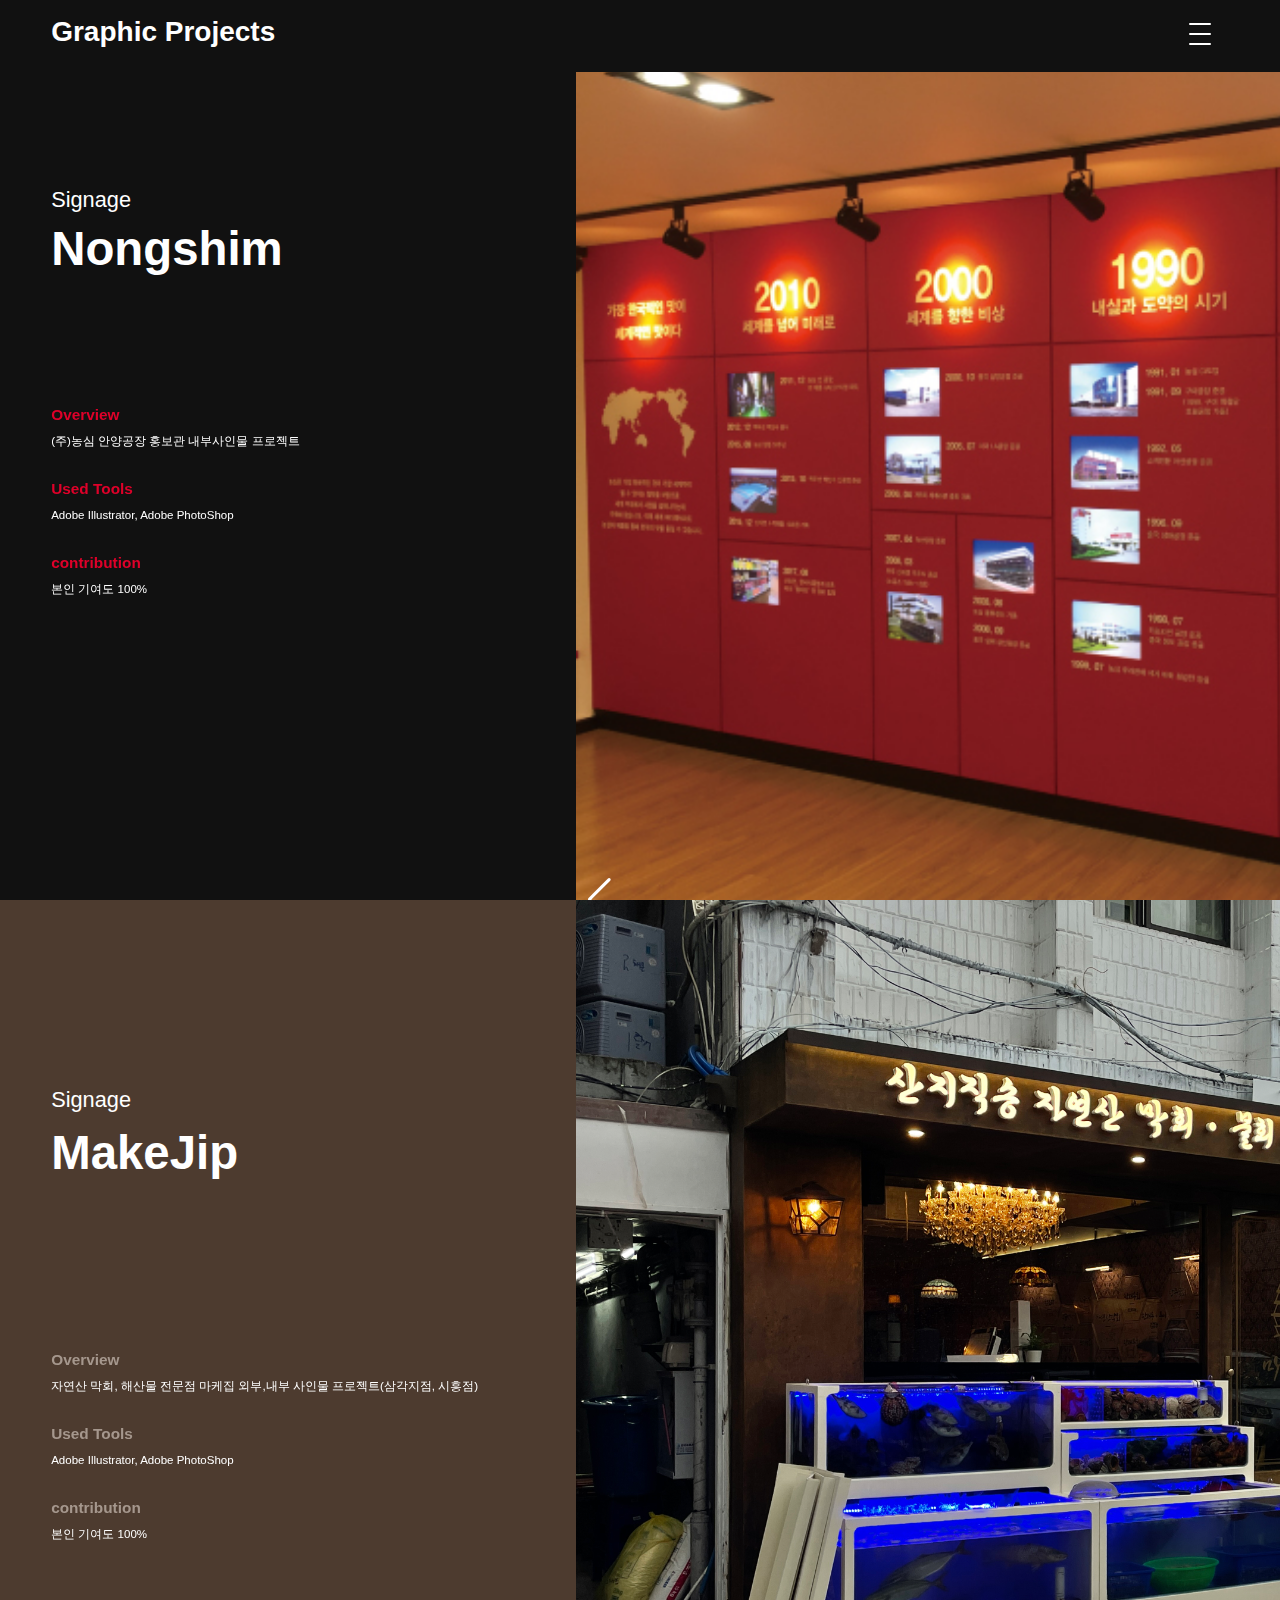
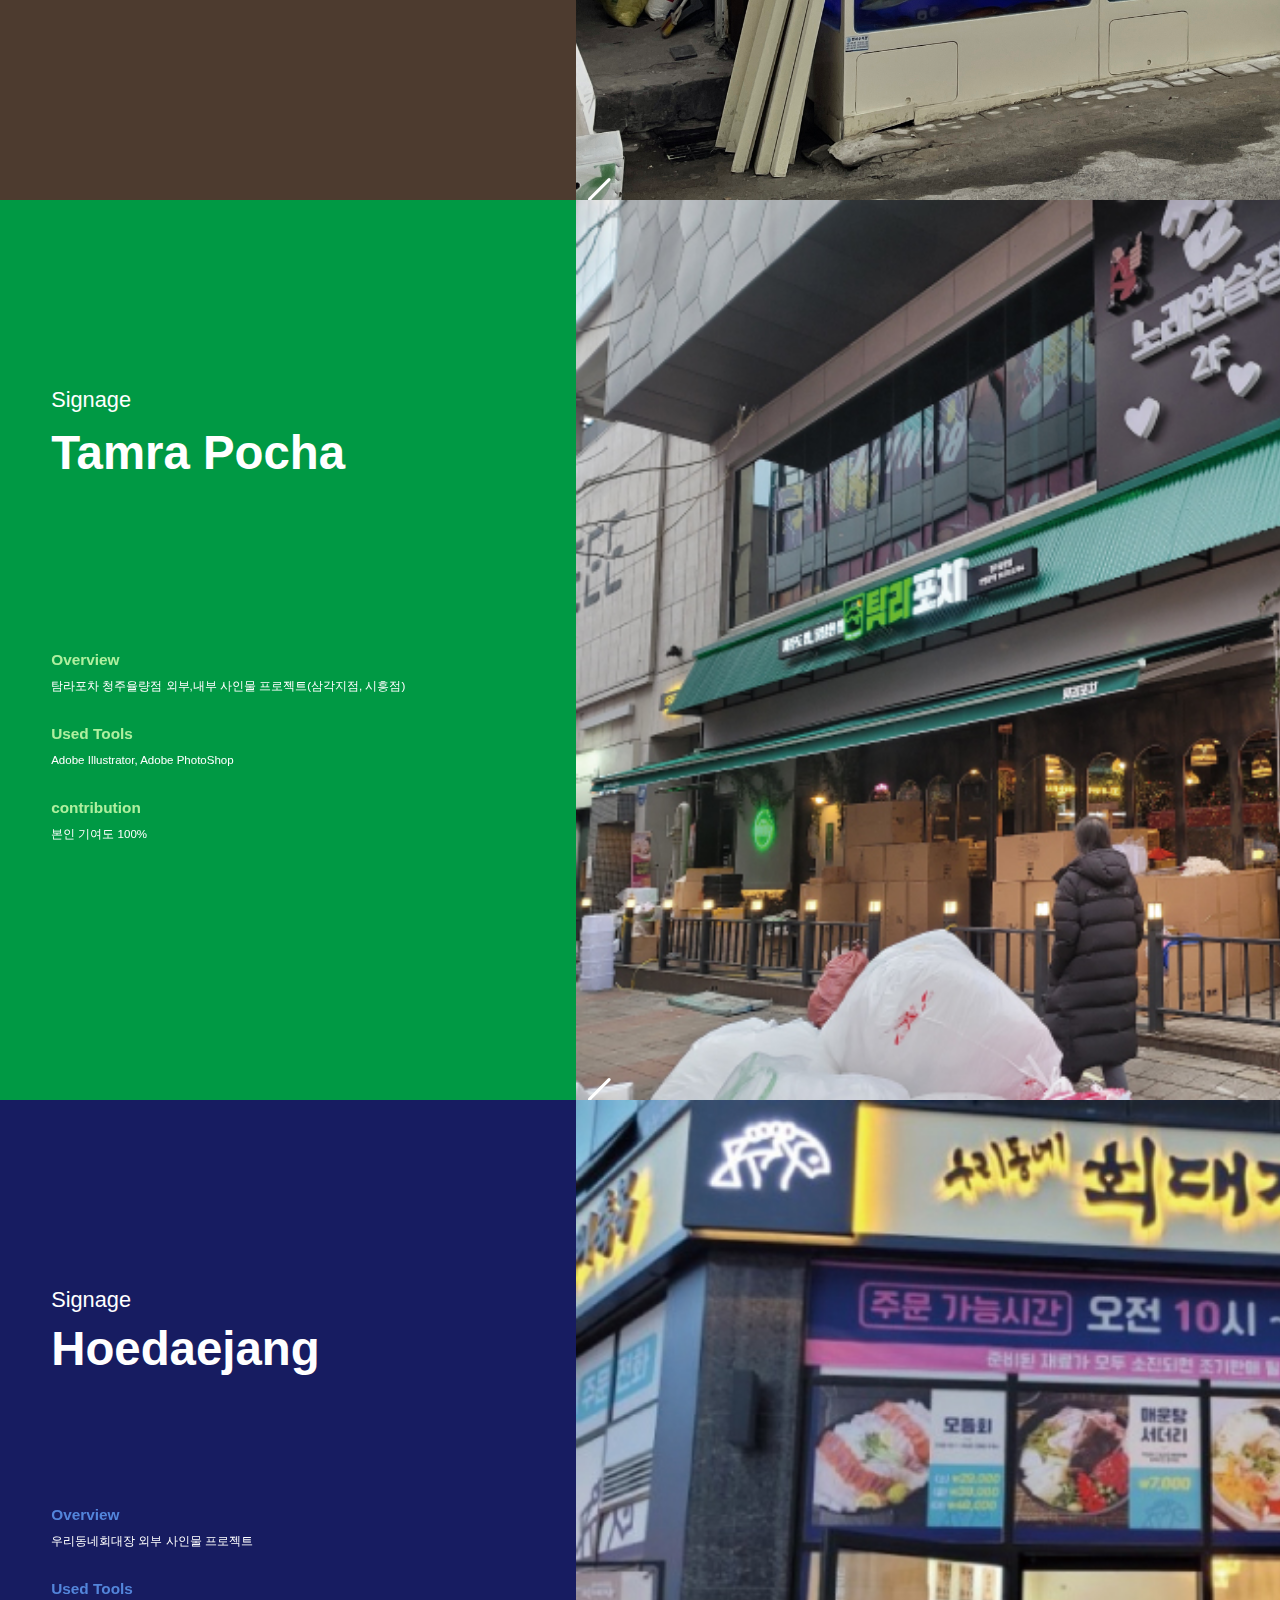
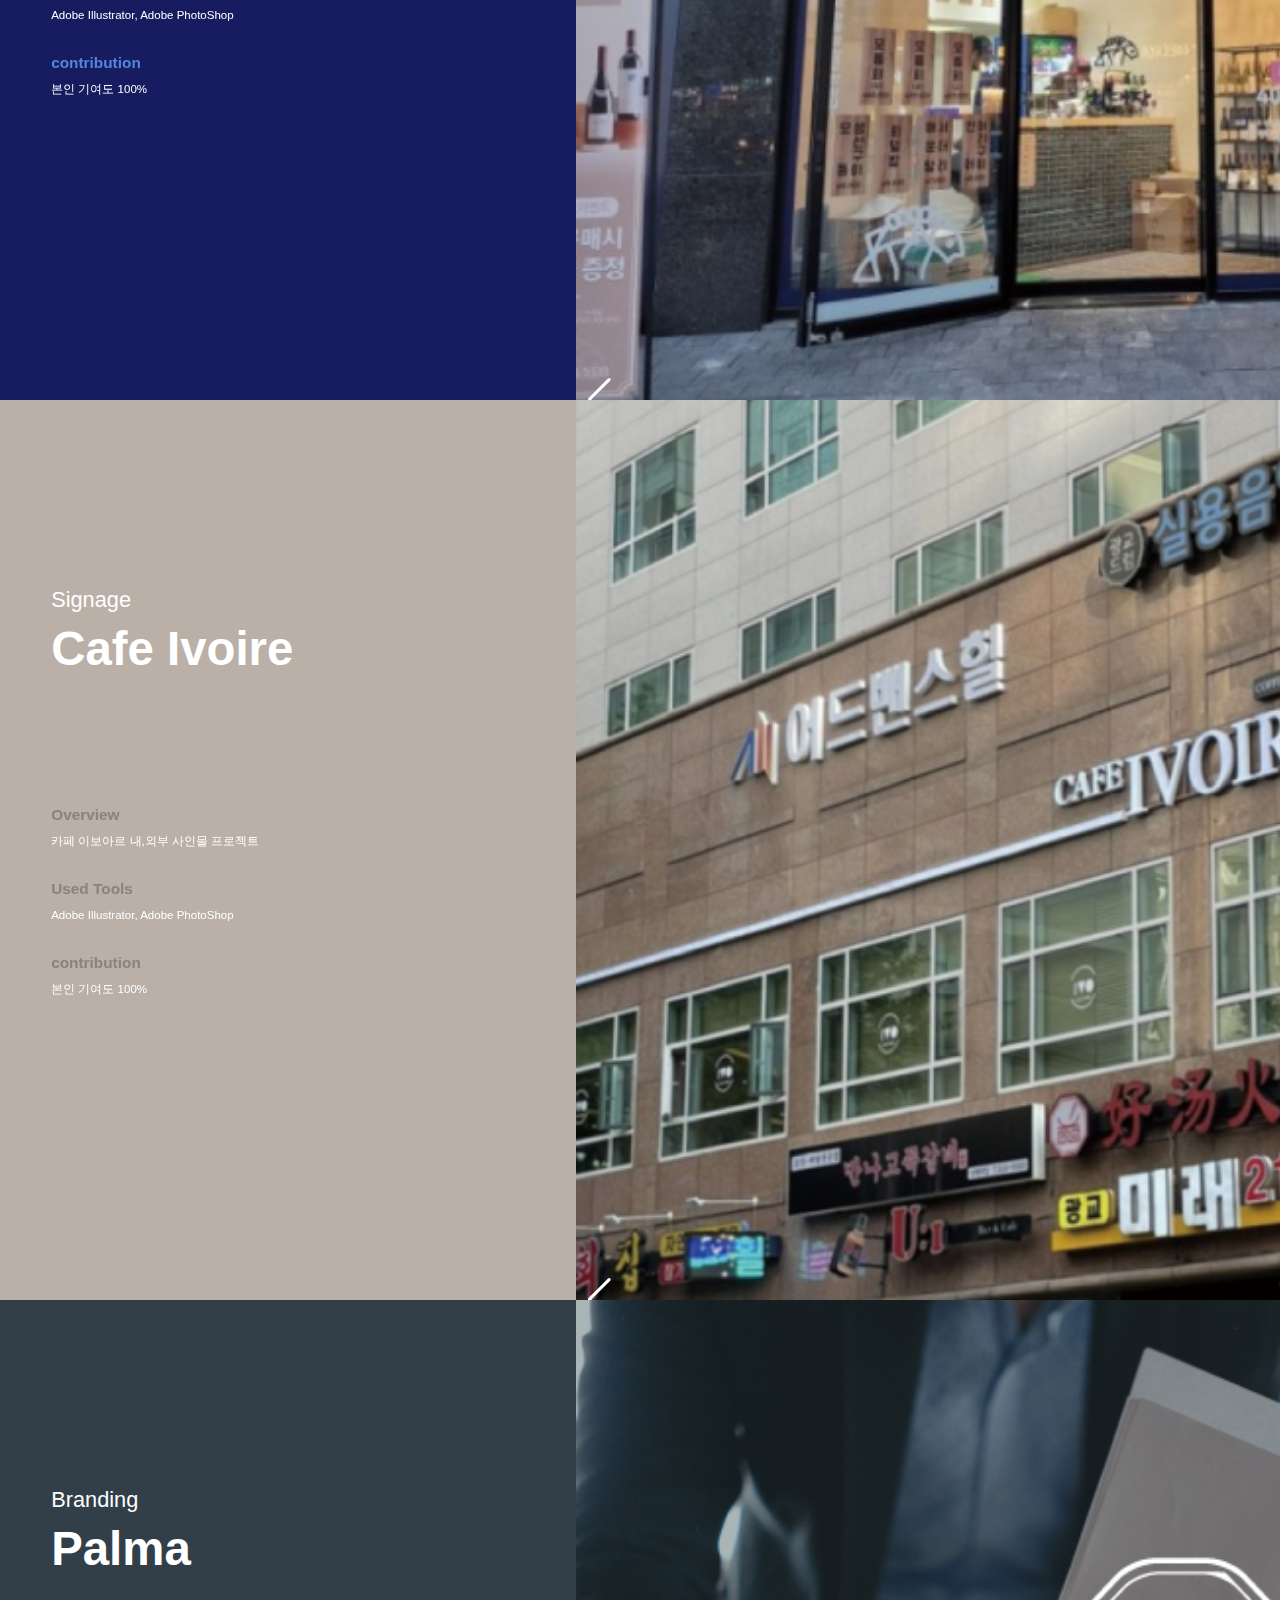
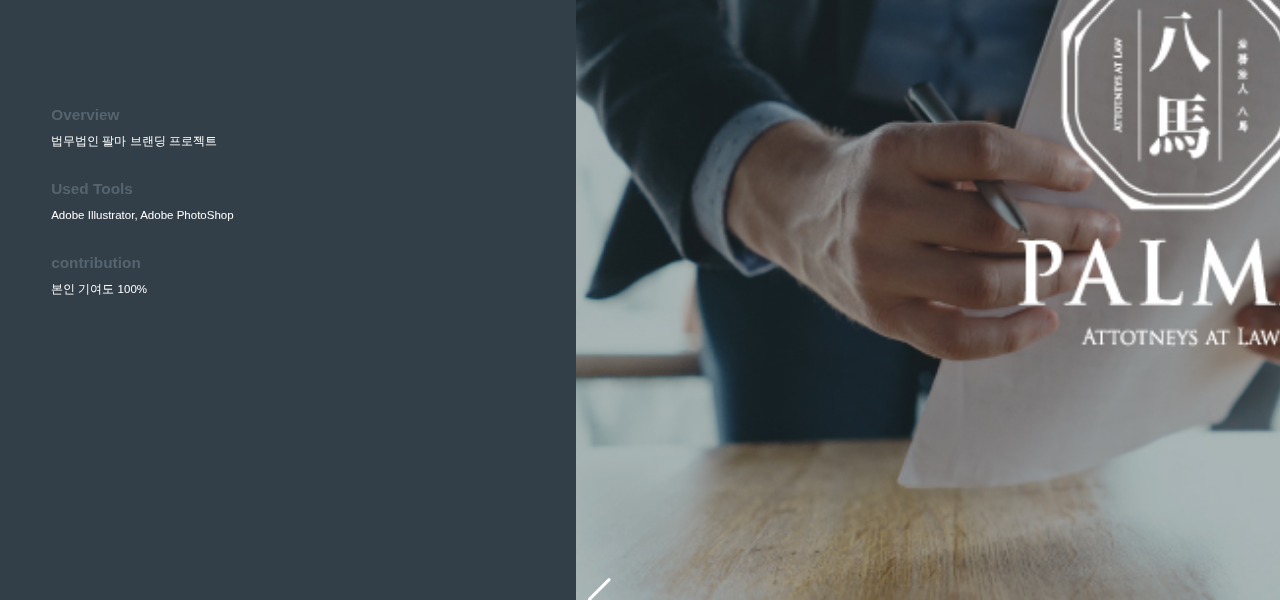
==== graphic.html @ b2679d72 "Add files via upload" ====
<!DOCTYPE html>
<html lang="ko">
<head>
    <meta charset="UTF-8">
    <meta http-equiv="X-UA-Compatible" content="IE=edge">
    <meta name="viewport" content="width=device-width, initial-scale=1.0">
    <title>Graphic</title>
    <link rel="stylesheet" href="css/reset.css">
    <link rel="stylesheet" href="https://unpkg.com/swiper@8/swiper-bundle.min.css"/>
    <link rel="stylesheet" href="https://cdnjs.cloudflare.com/ajax/libs/fullPage.js/3.1.2/fullpage.min.css">
    <link rel="stylesheet" href="https://cdnjs.cloudflare.com/ajax/libs/animate.css/4.1.1/animate.min.css"/>
    <link rel="stylesheet" href="css/graphic.css">
    <script src="https://cdnjs.cloudflare.com/ajax/libs/fullPage.js/3.1.2/fullpage.min.js"></script>
    <script src="https://unpkg.com/swiper@8/swiper-bundle.min.js"></script>
    <script src="js/jquery-3.6.0.min.js"></script> 
    <script defer src="js/graphic.js"></script>
</head>


<body>
    <div class="header_container">
        <header>
            <div class="header_main">
                <h1><a href="#" class="animate__fadeIn">Graphic Projects</a></h1>
                <button class="trigger">
                    <span></span>
                    <span></span>
                    <span></span>
                </button>
            </div>

            <div class="gnb">
                <div class="navbar">
                    <h2 class="">CATEGORY</h2>
                    <ul class="navbar_gnb">
                        <li>
                            <div class="icon"></div>
                            <ul class="sub">
                                <li><a href="index.html">Main</a></li>
                                <li><a href="project.html">Web Projects</a></li>
                                <li><a href="graphic.html">Graphic Projects</a></li>
                            </ul>
                        </li>

                        <div class="arrow">
                            <a href="index.html" class="Main">Bact to Main</a>
                        </div>
                    </ul>
                </div>
            </div>
        </header>
    </div>



    <div id="fullpage">
        <div class="section" id="s1">
            <div class="s1_w">
                <div class="s1_in">
                    <div class="s1_title_w">
                        <div class="s1_title animate__fadeInLeft">
                            <h3>Signage</h3>
                            <h2>Nongshim</h2>
                        </div>
                        
                        <div class="s1_desc">
                            <ul class="s1_desc_list">
                                <li class="s1_desc1">
                                    <h2>Overview</h2>
                                    <span>(주)농심 안양공장 홍보관 내부사인물 프로젝트</span>
                                </li>

                                <li class="s1_desc2">
                                    <h2>Used Tools</h2>
                                    <span>Adobe Illustrator, Adobe PhotoShop</span>
                                </li>

                                <li class="s1_desc3">
                                    <h2>contribution</h2>
                                    <span>본인 기여도 100%</span>
                                </li>
                            </ul>
                        </div>
                    </div>
                </div>

                <!-- Slider main container -->
                <div class="main_slider">
                    <!-- Additional required wrapper -->
                    <div class="swiper-wrapper">
                        <!-- Slides -->
                        <div class="swiper-slide"><img src="img/nongshim/nong_1.jpg" alt=""></div>
                        <div class="swiper-slide"><img src="img/nongshim/nong_2.jpg" alt=""></div>
                        <div class="swiper-slide"><img src="img/nongshim/nong_3.jpg" alt=""></div>
                        <div class="swiper-slide"><img src="img/nongshim/nong_4.jpg" alt=""></div> 
                    </div>

                    <!-- If we need navigation buttons -->
                    <div class="swiper-pagination">
                        <div class="swiper-button-prev"></div>
                        <div class="swiper-button-next"></div>
                    </div>
                </div>
            </div>
        </div>

        <div class="section" id="s2">
            <div class="s2_w">
                <div class="s2_in">
                    <div class="s2_title_w">
                        <div class="s2_title animate__fadeInLeft">
                            <h3>Signage</h3>
                            <h2>MakeJip</h2>
                        </div>
                        
                        <div class="s2_desc">
                            <ul class="s2_desc_list">
                                <li class="s2_desc1">
                                    <h2>Overview</h2>
                                    <span>자연산 막회, 해산물 전문점 마케집 외부,내부 사인물 프로젝트(삼각지점, 시흥점)</span>
                                </li>

                                <li class="s2_desc2">
                                    <h2>Used Tools</h2>
                                    <span>Adobe Illustrator, Adobe PhotoShop</span>
                                </li>

                                <li class="s2_desc3">
                                    <h2>contribution</h2>
                                    <span>본인 기여도 100%</span>
                                </li>
                            </ul>
                        </div>
                    </div>
                </div>

                <!-- Slider main container -->
                <div class="main_slider">
                    <!-- Additional required wrapper -->
                    <div class="swiper-wrapper">
                        <!-- Slides -->
                        <div class="swiper-slide"><img src="img/makejip/make1.JPG" alt=""></div>
                        <div class="swiper-slide"><img src="img/makejip/make2.JPG" alt=""></div>
                        <div class="swiper-slide"><img src="img/makejip/make3.JPG" alt=""></div>
                        <div class="swiper-slide"><img src="img/makejip/make4.JPG" alt=""></div>
                        <div class="swiper-slide"><img src="img/makejip/make5.JPG" alt=""></div>
                        <div class="swiper-slide"><img src="img/makejip/make6.JPG" alt=""></div>
                        <div class="swiper-slide"><img src="img/makejip/make7.JPG" alt=""></div>
                        <div class="swiper-slide"><img src="img/makejip/make8.JPG" alt=""></div>
                    </div>

                    <!-- If we need navigation buttons -->
                    <div class="swiper-pagination">
                        <div class="swiper-button-prev"></div>
                        <div class="swiper-button-next"></div>
                    </div>
                </div>
            </div>
        </div>

        <div class="section" id="s3">
            <div class="s3_w">
                <div class="s3_in">
                    <div class="s3_title_w">
                        <div class="s3_title animate__fadeInLeft">
                            <h3>Signage</h3>
                            <h2>Tamra Pocha</h2>
                        </div>
                        
                        <div class="s3_desc">
                            <ul class="s3_desc_list">
                                <li class="s3_desc1">
                                    <h2>Overview</h2>
                                    <span>탐라포차 청주율량점 외부,내부 사인물 프로젝트(삼각지점, 시흥점)</span>
                                </li>

                                <li class="s3_desc2">
                                    <h2>Used Tools</h2>
                                    <span>Adobe Illustrator, Adobe PhotoShop</span>
                                </li>

                                <li class="s3_desc3">
                                    <h2>contribution</h2>
                                    <span>본인 기여도 100%</span>
                                </li>
                            </ul>
                        </div>
                    </div>
                </div>

                <!-- Slider main container -->
                <div class="main_slider">
                    <!-- Additional required wrapper -->
                    <div class="swiper-wrapper">
                        <!-- Slides -->
                        <div class="swiper-slide"><img src="img/tamra/tamra_02.jpg" alt=""></div>
                        <div class="swiper-slide"><img src="img/tamra/tamra_03.jpg" alt=""></div>
                        <div class="swiper-slide"><img src="img/tamra/tamra_04.jpg" alt=""></div>
                        <div class="swiper-slide"><img src="img/tamra/tamra_05.jpg" alt=""></div>
                        <div class="swiper-slide"><img src="img/tamra/tamra_06.jpg" alt=""></div>
                        <div class="swiper-slide"><img src="img/tamra/tamra_07.jpg" alt=""></div>
                    </div>

                    <!-- If we need navigation buttons -->
                    <div class="swiper-pagination">
                        <div class="swiper-button-prev"></div>
                        <div class="swiper-button-next"></div>
                    </div>
                </div>
            </div>
        </div>

        <div class="section" id="s4">
            <div class="s4_w">
                <div class="s4_in">
                    <div class="s4_title_w">
                        <div class="s4_title animate__fadeInLeft">
                            <h3>Signage</h3>
                            <h2>Hoedaejang</h2>
                        </div>
                        
                        <div class="s4_desc">
                            <ul class="s4_desc_list">
                                <li class="s4_desc1">
                                    <h2>Overview</h2>
                                    <span>우리동네회대장 외부 사인물 프로젝트</span>
                                </li>

                                <li class="s4_desc2">
                                    <h2>Used Tools</h2>
                                    <span>Adobe Illustrator, Adobe PhotoShop</span>
                                </li>

                                <li class="s4_desc3">
                                    <h2>contribution</h2>
                                    <span>본인 기여도 100%</span>
                                </li>
                            </ul>
                        </div>
                    </div>
                </div>

                <!-- Slider main container -->
                <div class="main_slider">
                    <!-- Additional required wrapper -->
                    <div class="swiper-wrapper">
                        <!-- Slides -->
                        <div class="swiper-slide"><img src="img/hoedaejang/hoe_01.jpg" alt=""></div>
                        <div class="swiper-slide"><img src="img/hoedaejang/hoe_02.jpg" alt=""></div>
                        <div class="swiper-slide"><img src="img/hoedaejang/hoe_03.jpg" alt=""></div>
                        <div class="swiper-slide"><img src="img/hoedaejang/hoe_04.jpg" alt=""></div>
                    </div>

                    <!-- If we need navigation buttons -->
                    <div class="swiper-pagination">
                        <div class="swiper-button-prev"></div>
                        <div class="swiper-button-next"></div>
                    </div>
                </div>
            </div>
        </div>

        <div class="section" id="s5">
            <div class="s5_w">
                <div class="s5_in">
                    <div class="s5_title_w">
                        <div class="s5_title animate__fadeInLeft">
                            <h3>Signage</h3>
                            <h2>Cafe Ivoire</h2>
                        </div>
                        
                        <div class="s5_desc">
                            <ul class="s5_desc_list">
                                <li class="s5_desc1">
                                    <h2>Overview</h2>
                                    <span>카페 이보아르 내,외부 사인물 프로젝트</span>
                                </li>

                                <li class="s5_desc2">
                                    <h2>Used Tools</h2>
                                    <span>Adobe Illustrator, Adobe PhotoShop</span>
                                </li>

                                <li class="s5_desc3">
                                    <h2>contribution</h2>
                                    <span>본인 기여도 100%</span>
                                </li>
                            </ul>
                        </div>
                    </div>
                </div>

                <!-- Slider main container -->
                <div class="main_slider">
                    <!-- Additional required wrapper -->
                    <div class="swiper-wrapper">
                        <!-- Slides -->
                        <div class="swiper-slide"><img src="img/ivoire/ivoire_01.jpg" alt=""></div>
                        <div class="swiper-slide"><img src="img/ivoire/ivoire_02.jpg" alt=""></div>
                        <div class="swiper-slide"><img src="img/ivoire/ivoire_03.jpg" alt=""></div>
                        <div class="swiper-slide"><img src="img/ivoire/ivoire_04.jpg" alt=""></div>
                    </div>

                    <!-- If we need navigation buttons -->
                    <div class="swiper-pagination">
                        <div class="swiper-button-prev"></div>
                        <div class="swiper-button-next"></div>
                    </div>
                </div>
            </div>
        </div>

        <div class="section" id="s6">
            <div class="s6_w">
                <div class="s6_in">
                    <div class="s6_title_w">
                        <div class="s6_title animate__fadeInLeft">
                            <h3>Branding</h3>
                            <h2>Palma</h2>
                        </div>
                        
                        <div class="s6_desc">
                            <ul class="s6_desc_list">
                                <li class="s6_desc1">
                                    <h2>Overview</h2>
                                    <span>법무법인 팔마 브랜딩 프로젝트</span>
                                </li>

                                <li class="s6_desc2">
                                    <h2>Used Tools</h2>
                                    <span>Adobe Illustrator, Adobe PhotoShop</span>
                                </li>

                                <li class="s6_desc3">
                                    <h2>contribution</h2>
                                    <span>본인 기여도 100%</span>
                                </li>
                            </ul>
                        </div>
                    </div>
                </div>

                <!-- Slider main container -->
                <div class="main_slider">
                    <!-- Additional required wrapper -->
                    <div class="swiper-wrapper">
                        <!-- Slides -->
                        <div class="swiper-slide"><img src="img/palma/palma_01.jpg" alt=""></div>
                        <div class="swiper-slide"><img src="img/palma/palma_02.jpg" alt=""></div>
                        <div class="swiper-slide"><img src="img/palma/palma_03.jpg" alt=""></div>
                        <div class="swiper-slide"><img src="img/palma/palma_04.jpg" alt=""></div>
                    </div>

                    <!-- If we need navigation buttons -->
                    <div class="swiper-pagination">
                        <div class="swiper-button-prev"></div>
                        <div class="swiper-button-next"></div>
                    </div>
                </div>
            </div>
        </div>
    </div>

</body>
</html>
---- css/graphic.css ----
@charset "UTF-8";
@mixin position-center($text-align: center) {
	position: absolute;
	top: 0;
	bottom: 0;
	left: 0;
	right: 0;
	margin: auto;
	text-align: $text-align;
}

body { 
    font-family:"Montserrat", "Noto Sans KR", sans-serif;
    font-size:14px;
}


.header_main {
    position:fixed;
    top:0;
    left:0;
    width:100%;
    height:8vh;
    background:#111;
    z-index:200;
}

.header_main > h1 {
    margin-top:2vh;
}

.animate__fadeIn {
    animation: fadeIn; /* referring directly to the animation's @keyframe declaration */
    animation-duration:3s;
}


.header_main > h1 > a { 
    font-family:"Montserrat",sans-serif;
    color:#fff;
    margin-left:4vw;
}





/********** gnb (side menu) ***********/
.gnb { 
    position:fixed; 
    top:0; 
    right:-15vw; 
    bottom:0; 
    width:15vw; 
    background:rgba(17, 17, 17,0.7); 
    z-index:10;
}

.navbar { padding-bottom:100px; }
.navbar ul.navbar_gnb { 
    margin-left:0; 
    text-align:left; 
}

.navbar .navbar_gnb > li { 
    display:block; 
    position:relative 
}

.navbar .navbar_gnb > li > a { 
    padding:0 30px 0 17px; 
    color:#fff;transition:0.5s;  
}


.icon::before {}
        .icon::after { transform:rotate(90deg); margin-top:-2px;}

        .navbar .navbar_gnb > li.on {}
        .navbar .navbar_gnb > li.on > a  {}

        .navbar .navbar_gnb > li.on .icon{ transform:rotate(45deg); } 

        .sub { 
            position:absolute; 
            margin-top:10vh;
            z-index:100;
        }

        .sub li {
        }

        .navbar > h2 {
            margin-top:20vh;
            margin-left:1.5vw;
            font-size:1.7vw;
            font-weight:bold;
            color:#fff;
        }

        .sub a {
            color:#fff; 
            display:block; 
            font-size:1.2vw; 
            font-weight:300; 
            line-height:3;
            padding-left:1.5vw;
        }

        .sub a:hover { 
            transition:0.3s;
            font-weight:500;
            color:#0091ff;
        }





 /********** trigger (side menu btn) ***********/       

.trigger { 
    position:relative; 
    display:block; 
    float:right; 
    outline:none; 
    width:40px; 
    height:30px; 
    background:transparent; 
    vertical-align:bottom; 
    border:0; 
    cursor:pointer; 
    margin-top:-3vh;
    margin-right:4vw;
}

.trigger span { 
    position:absolute; 
    left:0; 
    width:22px; 
    height:2px; 
    border-radius:1px; 
    background:#fff; 
    transition:.5s;
}

.trigger span:nth-child(1) { top:4px; }
.trigger span:nth-child(2) { 
    top:50%; 
    transform:translateY(-50%);
}

.trigger span:nth-child(3) { bottom:4px;}

.trigger.open {}
.trigger.open span {  }
.trigger.open span:nth-child(1) { 
    transform:rotate(45deg); 
    margin-top:10px 
}

.trigger.open span:nth-child(2) { width:0; }
.trigger.open span:nth-child(3) { 
    transform:rotate(-45deg); 
    margin-bottom:10px   
}




.animate__fadeInLeft {
    animation: fadeInLeft; /* referring directly to the animation's @keyframe declaration */
    animation-duration:3s;
}

:root {
    --animate-delay:3s;
}





/************ #s1 ***************/

#s1 {
    position:relative; 
}

.s1_w {
    width:100vw;
    height:100vh;
}

.s1_in {}

.s1_title_w {
    width:45vw;
    height:100vh;
    background:#111;
}

.s1_title {
    width:55vw;
}

.s1_title > h3 {
    position:absolute;
    top:21vh;
    left:4vw;
    margin-bottom:3vh;
    font-size:1.7vw;
    font-weight:300; 
    color:#fff;
}


.s1_title > h2 {
    position:absolute;
    top:25vh;
    left:4vw;
    margin-bottom:3vh;
    font-size:3.7vw;
    font-weight: 700; 
    color:#fff;
}




.s1_desc {
    width:45vw;
    position:absolute;
    top:45vh;
    left:4vw;
}

.s1_desc1 > h2 {
    margin-bottom:1vh;
    font-size:1.2vw;
    font-weight:700; 
    line-height:1.3;
    color:#DF0029;
}

.s1_desc1 > span {
    font-family:"Noto Sans KR", sans-serif;
    position:absolute;
    font-size:.9vw;
    font-weight:300; 
    line-height:1.3;
    color:#fff;
}

.s1_desc2 > h2 {
    margin-top:6vh;
    margin-bottom:1vh;
    font-size:1.2vw;
    font-weight:700; 
    line-height:1.3;
    color:#DF0029;
}

.s1_desc2 > span {
    font-family:"Noto Sans KR", sans-serif;
    position:absolute;
    font-size:.9vw;
    font-weight:300; 
    line-height:1.3;
    color:#fff;
}

.s1_desc3 > h2 {
    margin-top:6vh;
    margin-bottom:1vh;
    font-size:1.2vw;
    font-weight:700; 
    line-height:1.3;
    color:#DF0029;
}

.s1_desc3 > span {
    font-family:"Noto Sans KR", sans-serif;
    position:absolute;
    font-size:.9vw;
    font-weight:300; 
    line-height:1.3;
    color:#fff;
}



/*슬라이더 부분*/

.main_slider { 
    position:absolute;
    top:0;
    right:0;
    z-index:-1;
    width:55vw;
    height:100vh;
    overflow:hidden;
}

.swiper-slide img { 
    height:100vh;
    overflow-x:hidden;
    background-position:center;
}

.swiper-button-prev, .swiper-button-next {
    color:#fff; 
    z-index:1000; }




/************ #s2 ***************/

#s2 {
    position:relative; 
}

.s2_w {
    width:100vw;
    height:100vh;
}

.s2_in {}

.s2_title_w {
    width:45vw;
    height:100vh;
    background:#4d3b2f;
}

.s2_title {
    width:55vw;
}

.s2_title > h3 {
    position:absolute;
    top:21vh;
    left:4vw;
    margin-bottom:3vh;
    font-size:1.7vw;
    font-weight:300; 
    color:#fff;
}


.s2_title > h2 {
    position:absolute;
    top:25vh;
    left:4vw;
    margin-bottom:3vh;
    font-size:3.7vw;
    font-weight: 700; 
    line-height:1.2;
    color:#fff;
}




.s2_desc {
    width:45vw;
    position:absolute;
    top:50vh;
    left:4vw;
}

.s2_desc1 > h2 {
    margin-bottom:1vh;
    font-size:1.2vw;
    font-weight:700; 
    line-height:1.3;
    color:#a5978d;
}

.s2_desc1 > span {
    font-family:"Noto Sans KR", sans-serif;
    position:absolute;
    font-size:.9vw;
    font-weight:300; 
    line-height:1.3;
    color:#fff;
}

.s2_desc2 > h2 {
    margin-top:6vh;
    margin-bottom:1vh;
    font-size:1.2vw;
    font-weight:700; 
    line-height:1.3;
    color:#a5978d;
}

.s2_desc2 > span {
    font-family:"Noto Sans KR", sans-serif;
    position:absolute;
    font-size:.9vw;
    font-weight:300; 
    line-height:1.3;
    color:#fff;
}

.s2_desc3 > h2 {
    margin-top:6vh;
    margin-bottom:1vh;
    font-size:1.2vw;
    font-weight:700; 
    line-height:1.3;
    color:#a5978d;
}

.s2_desc3 > span {
    font-family:"Noto Sans KR", sans-serif;
    position:absolute;
    font-size:.9vw;
    font-weight:300; 
    line-height:1.3;
    color:#fff;
}




/************ #s3 ***************/

#s3 {
    position:relative; 
}

.s2_w {
    width:100vw;
    height:100vh;
}

.s3_in {}

.s3_title_w {
    width:45vw;
    height:100vh;
    background:#009944;
}

.s3_title {
    width:55vw;
}

.s3_title > h3 {
    position:absolute;
    top:21vh;
    left:4vw;
    margin-bottom:3vh;
    font-size:1.7vw;
    font-weight:300; 
    color:#fff;
}


.s3_title > h2 {
    position:absolute;
    top:25vh;
    left:4vw;
    margin-bottom:3vh;
    font-size:3.7vw;
    font-weight: 700; 
    line-height:1.2;
    color:#fff;
}




.s3_desc {
    width:45vw;
    position:absolute;
    top:50vh;
    left:4vw;
}

.s3_desc1 > h2 {
    margin-bottom:1vh;
    font-size:1.2vw;
    font-weight:700; 
    line-height:1.3;
    color:#afef9f;
}

.s3_desc1 > span {
    font-family:"Noto Sans KR", sans-serif;
    position:absolute;
    font-size:.9vw;
    font-weight:300; 
    line-height:1.3;
    color:#fff;
}

.s3_desc2 > h2 {
    margin-top:6vh;
    margin-bottom:1vh;
    font-size:1.2vw;
    font-weight:700; 
    line-height:1.3;
    color:#afef9f;
}

.s3_desc2 > span {
    font-family:"Noto Sans KR", sans-serif;
    position:absolute;
    font-size:.9vw;
    font-weight:300; 
    line-height:1.3;
    color:#fff;
}

.s3_desc3 > h2 {
    margin-top:6vh;
    margin-bottom:1vh;
    font-size:1.2vw;
    font-weight:700; 
    line-height:1.3;
    color:#afef9f;
}

.s3_desc3 > span {
    font-family:"Noto Sans KR", sans-serif;
    position:absolute;
    font-size:.9vw;
    font-weight:300; 
    line-height:1.3;
    color:#fff;
}



    /************ #s4 ***************/

    #s4 {
        position:relative; 
    }
    
    .s4_w {
        width:100vw;
        height:100vh;
    }
    
    .s4_in {}
    
    .s4_title_w {
        width:45vw;
        height:100vh;
        background:#171c61;
    }
    
    .s4_title {
        width:55vw;
    }
    
    .s4_title > h3 {
        position:absolute;
        top:21vh;
        left:4vw;
        margin-bottom:3vh;
        font-size:1.7vw;
        font-weight:300; 
        color:#fff;
    }
    
    
    .s4_title > h2 {
        position:absolute;
        top:25vh;
        left:4vw;
        margin-bottom:3vh;
        font-size:3.7vw;
        font-weight: 700; 
        color:#fff;
    }
    
    
    .s4_desc {
        width:45vw;
        position:absolute;
        top:45vh;
        left:4vw;
    }
    
    .s4_desc1 > h2 {
        margin-bottom:1vh;
        font-size:1.2vw;
        font-weight:700; 
        line-height:1.3;
        color:#5385db;
    }
    
    .s4_desc1 > span {
        font-family:"Noto Sans KR", sans-serif;
        position:absolute;
        font-size:.9vw;
        font-weight:300; 
        line-height:1.3;
        color:#fff;
    }
    
    .s4_desc2 > h2 {
        margin-top:6vh;
        margin-bottom:1vh;
        font-size:1.2vw;
        font-weight:700; 
        line-height:1.3;
        color:#5385db;
    }
    
    .s4_desc2 > span {
        font-family:"Noto Sans KR", sans-serif;
        position:absolute;
        font-size:.9vw;
        font-weight:300; 
        line-height:1.3;
        color:#fff;
    }
    
    .s4_desc3 > h2 {
        margin-top:6vh;
        margin-bottom:1vh;
        font-size:1.2vw;
        font-weight:700; 
        line-height:1.3;
        color:#5385db;
    }
    
    .s4_desc3 > span {
        font-family:"Noto Sans KR", sans-serif;
        position:absolute;
        font-size:.9vw;
        font-weight:300; 
        line-height:1.3;
        color:#fff;
    }
    
    
    
    .s4 > .swiper-slide img { 
        width:70vw;
        height:100vh;
        overflow-x:hidden;
        background-position:50% 50% / center;
    }
    
    .swiper-button-prev, .swiper-button-next {
    
        color:#fff; 
        z-index:100; }




    /************ #s5 ***************/

    #s5 {
        position:relative; 
    }
    
    .s5_w {
        width:100vw;
        height:100vh;
    }
    
    .s5_in {}
    
    .s5_title_w {
        width:45vw;
        height:100vh;
        background:#bab0a7;
    }
    
    .s5_title {
        width:55vw;
    }
    
    .s5_title > h3 {
        position:absolute;
        top:21vh;
        left:4vw;
        margin-bottom:3vh;
        font-size:1.7vw;
        font-weight:300; 
        color:#fff;
    }
    
    
    .s5_title > h2 {
        position:absolute;
        top:25vh;
        left:4vw;
        margin-bottom:3vh;
        font-size:3.7vw;
        font-weight: 700; 
        color:#fff;
    }
    
    
    .s5_desc {
        width:45vw;
        position:absolute;
        top:45vh;
        left:4vw;
    }
    
    .s5_desc1 > h2 {
        margin-bottom:1vh;
        font-size:1.2vw;
        font-weight:700; 
        line-height:1.3;
        color:#8c827a;
    }
    
    .s5_desc1 > span {
        font-family:"Noto Sans KR", sans-serif;
        position:absolute;
        font-size:.9vw;
        font-weight:300; 
        line-height:1.3;
        color:#fff;
    }
    
    .s5_desc2 > h2 {
        margin-top:6vh;
        margin-bottom:1vh;
        font-size:1.2vw;
        font-weight:700; 
        line-height:1.3;
        color:#8c827a;
    }
    
    .s5_desc2 > span {
        font-family:"Noto Sans KR", sans-serif;
        position:absolute;
        font-size:.9vw;
        font-weight:300; 
        line-height:1.3;
        color:#fff;
    }
    
    .s5_desc3 > h2 {
        margin-top:6vh;
        margin-bottom:1vh;
        font-size:1.2vw;
        font-weight:700; 
        line-height:1.3;
        color:#8c827a;
    }
    
    .s5_desc3 > span {
        font-family:"Noto Sans KR", sans-serif;
        position:absolute;
        font-size:.9vw;
        font-weight:300; 
        line-height:1.3;
        color:#fff;
    }
    
 /************ #s6 ***************/

#s6 {
    position:relative; 
}

.s6_w {
    width:100vw;
    height:100vh;
}

.s6_in {}

.s6_title_w {
    width:45vw;
    height:100vh;
    background:#323e48;
}

.s6_title {
    width:55vw;
}

.s6_title > h3 {
    position:absolute;
    top:21vh;
    left:4vw;
    margin-bottom:3vh;
    font-size:1.7vw;
    font-weight:300; 
    color:#fff;
}


.s6_title > h2 {
    position:absolute;
    top:25vh;
    left:4vw;
    margin-bottom:3vh;
    font-size:3.7vw;
    font-weight: 700; 
    color:#fff;
}


.s6_desc {
    width:45vw;
    position:absolute;
    top:45vh;
    left:4vw;
}

.s6_desc1 > h2 {
    margin-bottom:1vh;
    font-size:1.2vw;
    font-weight:700; 
    line-height:1.3;
    color:#55646f;
}

.s6_desc1 > span {
    font-family:"Noto Sans KR", sans-serif;
    position:absolute;
    font-size:.9vw;
    font-weight:300; 
    line-height:1.3;
    color:#fff;
}

.s6_desc2 > h2 {
    margin-top:6vh;
    margin-bottom:1vh;
    font-size:1.2vw;
    font-weight:700; 
    line-height:1.3;
    color:#55646f;
}

.s6_desc2 > span {
    font-family:"Noto Sans KR", sans-serif;
    position:absolute;
    font-size:.9vw;
    font-weight:300; 
    line-height:1.3;
    color:#fff;
}

.s6_desc3 > h2 {
    margin-top:6vh;
    margin-bottom:1vh;
    font-size:1.2vw;
    font-weight:700; 
    line-height:1.3;
    color:#55646f;
}

.s6_desc3 > span {
    font-family:"Noto Sans KR", sans-serif;
    position:absolute;
    font-size:.9vw;
    font-weight:300; 
    line-height:1.3;
    color:#fff;
}


    


/***** arrow ******/
.arrow {
    position:absolute;
    bottom:2vh; 
    left:2vw;
    z-index:20; 
}
    

.Main { 
    display: block; 
    font-size:1vw; 
    color:#dbdbdb;
}

.Main {  }

.Main::before { 
    display:inline-block; 
    content:""; 
    width:8px; 
    height:8px; 
    border-top:1px solid #fff; 
    border-left:1px solid #dbdbdb; 
    transform:rotate(-45deg); 
    margin-right:5px; 
}
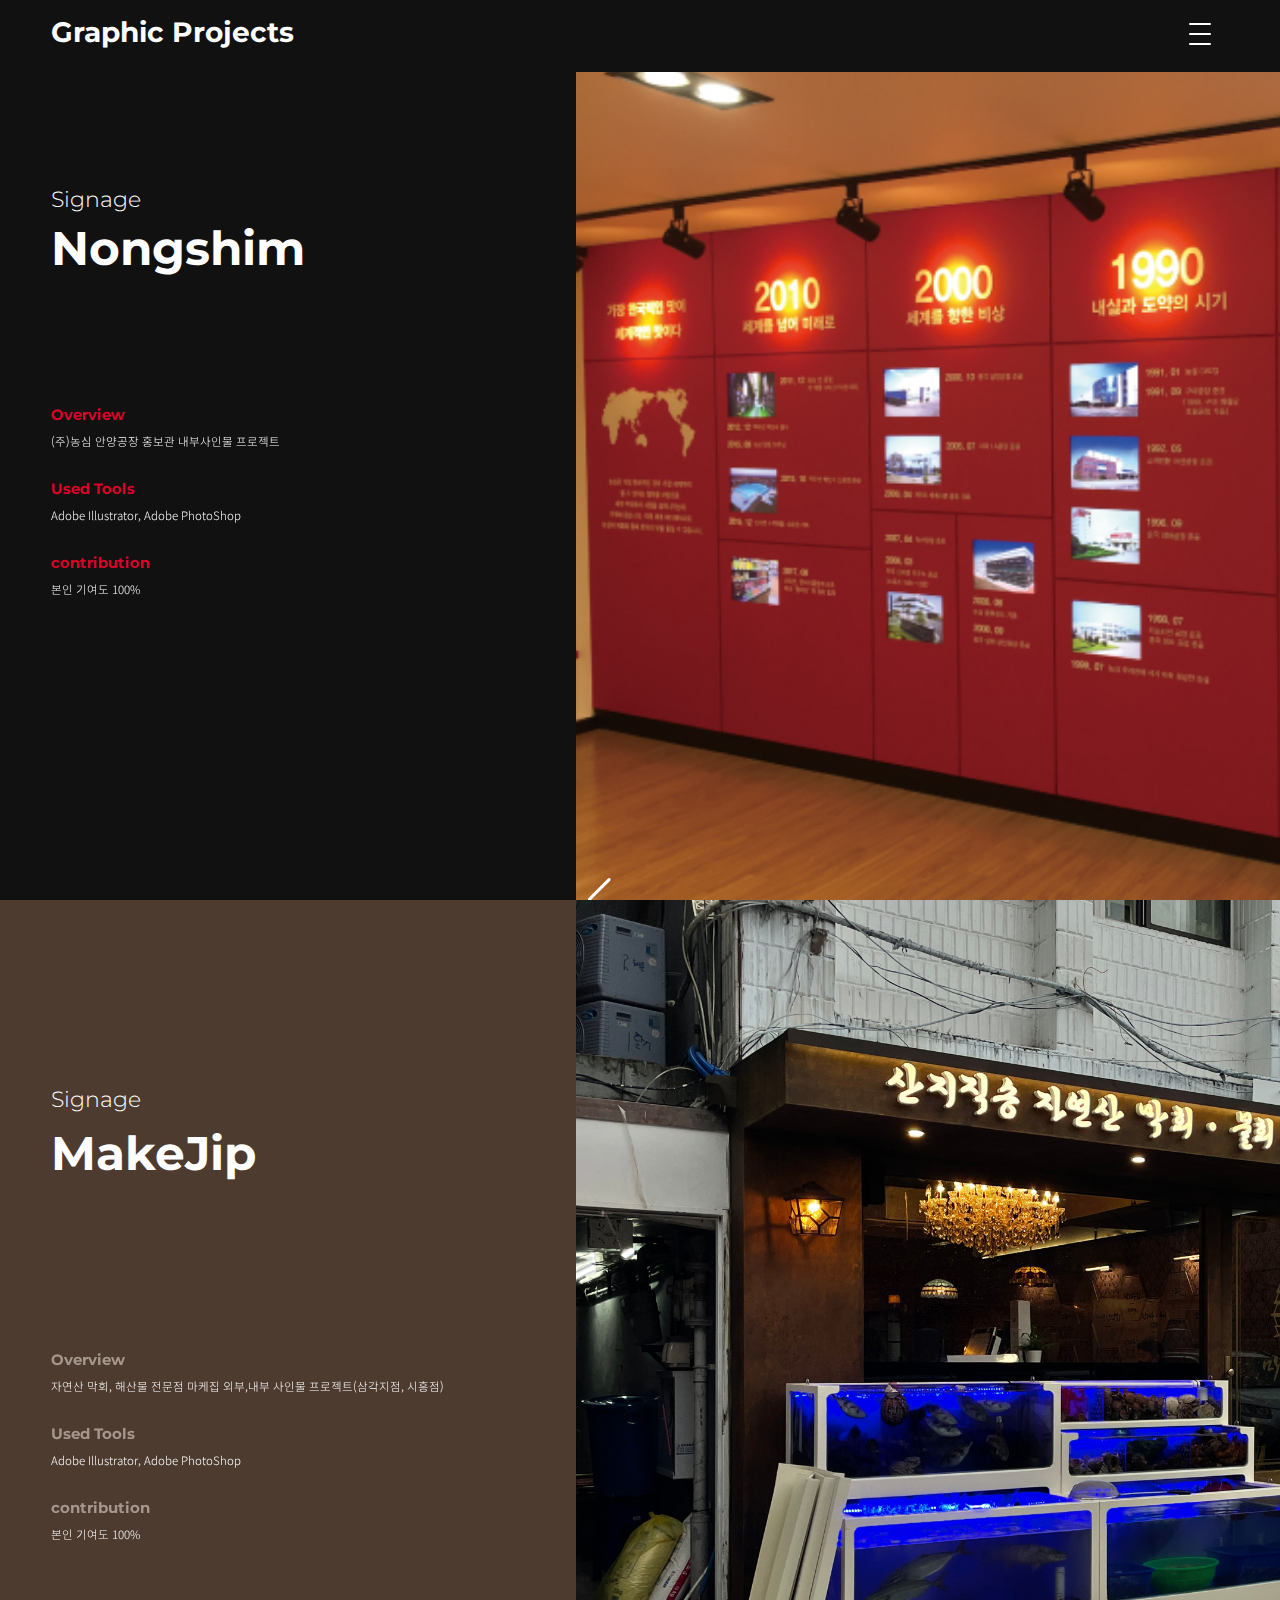
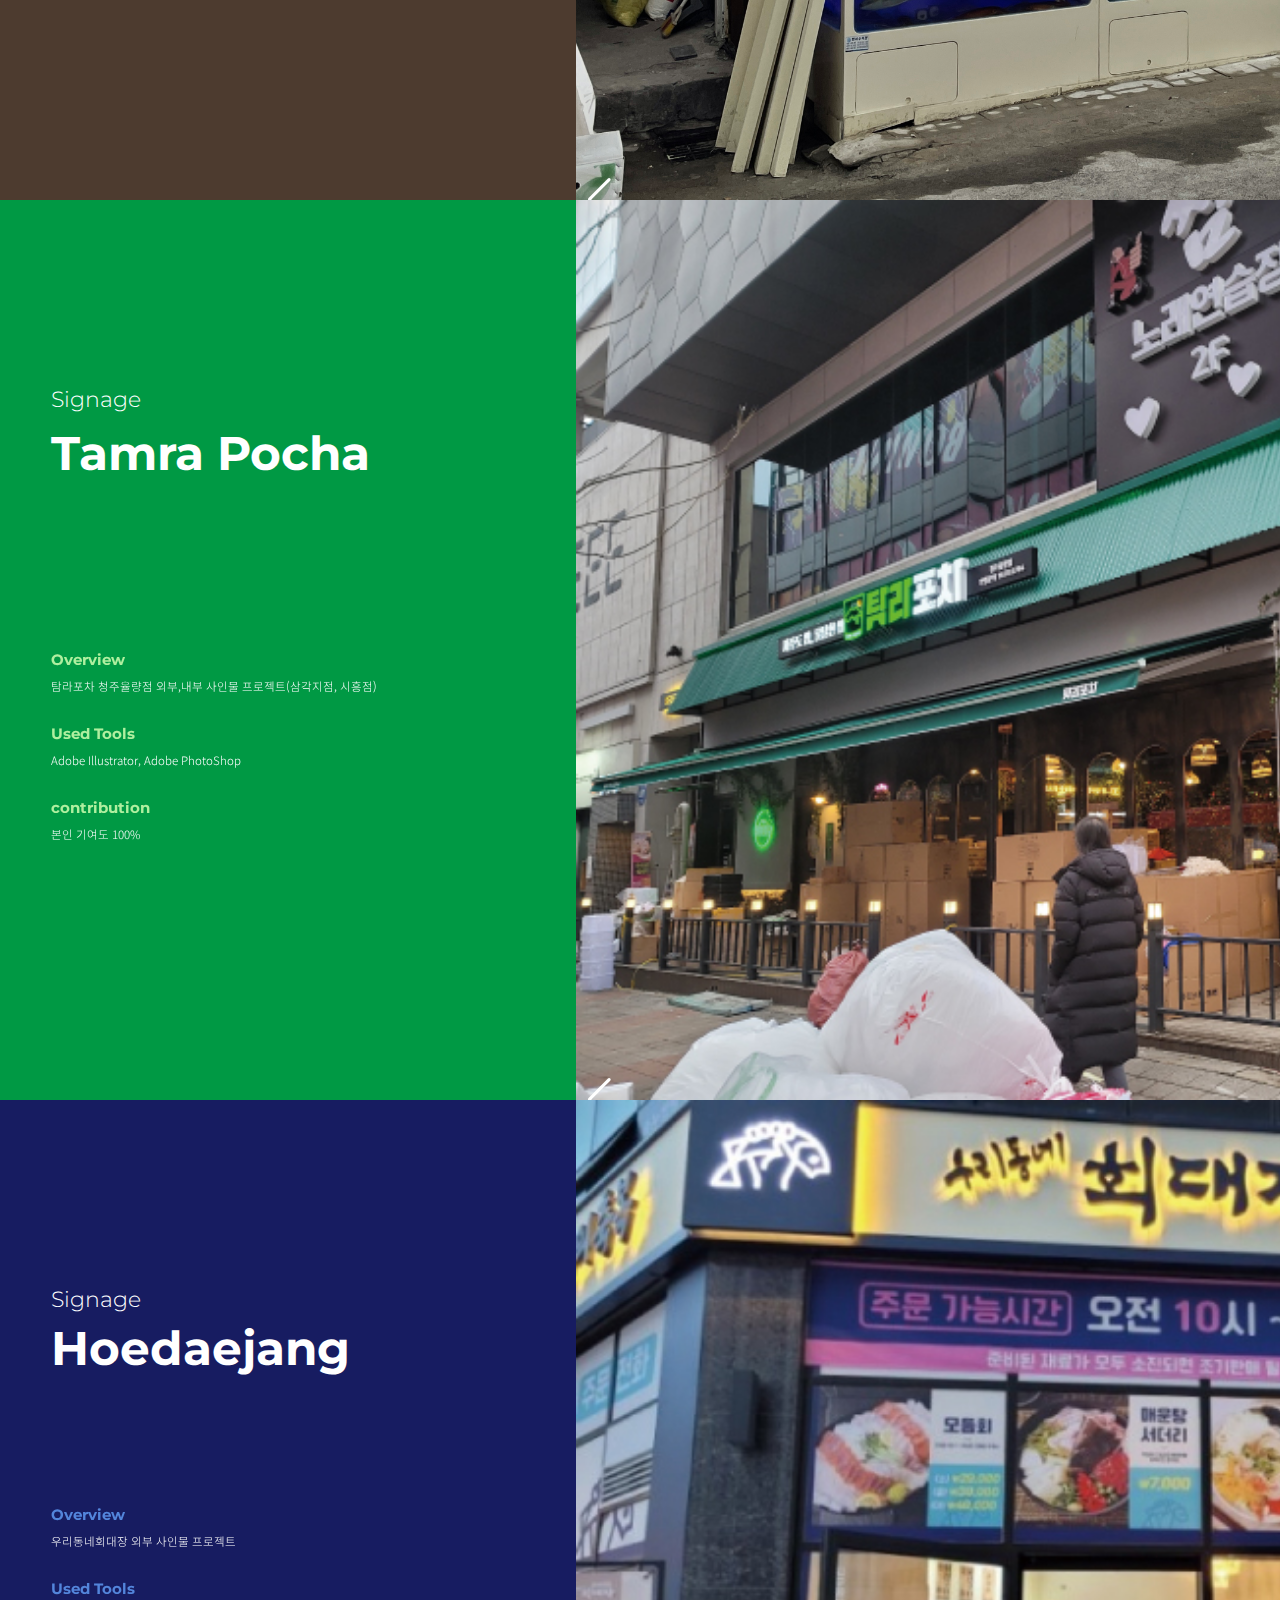
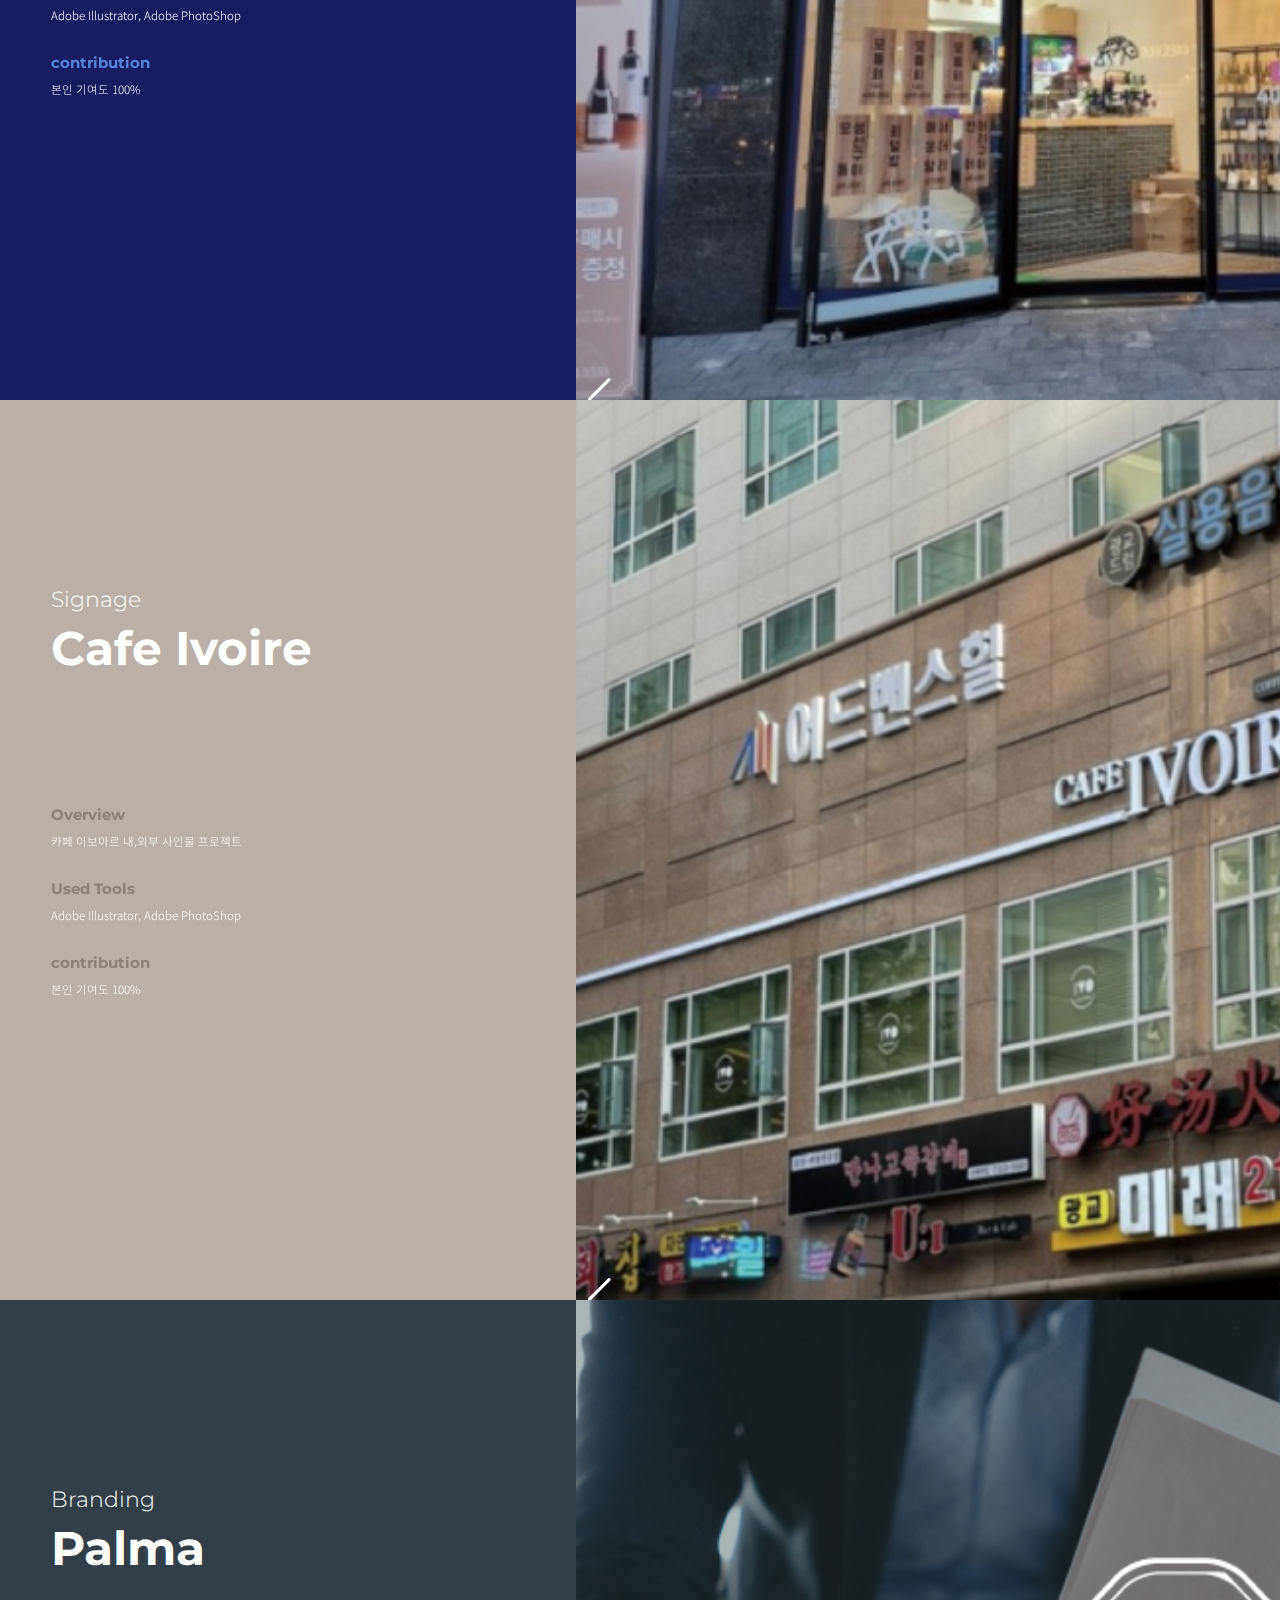
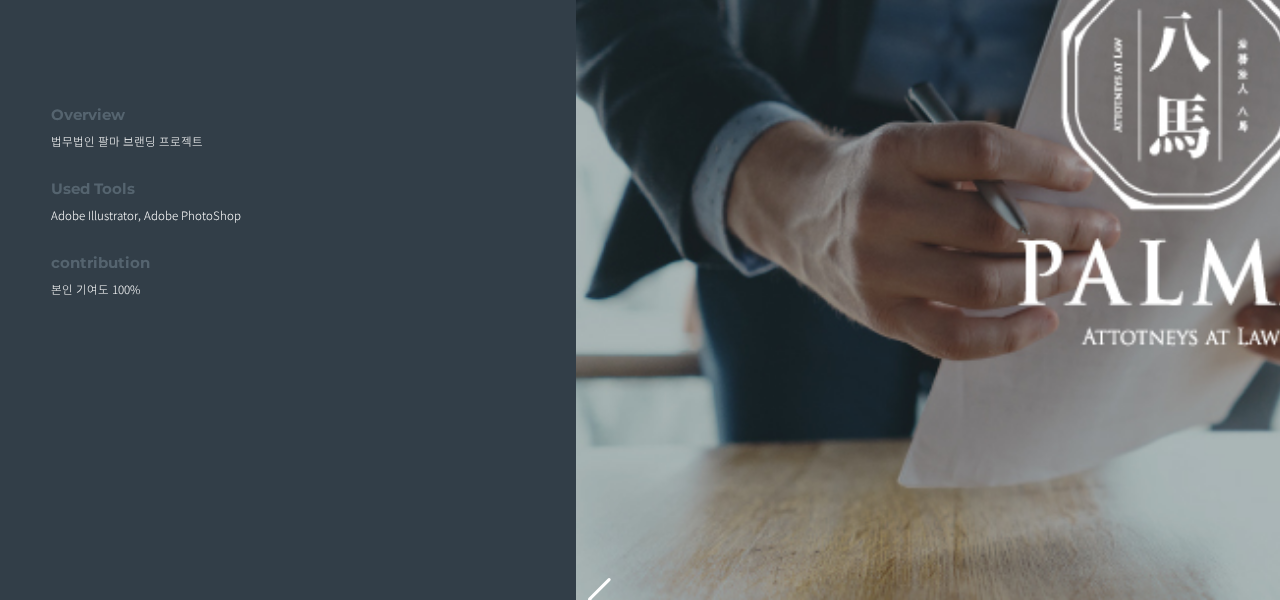
==== commit 5195fcb9: "Update graphic.html" ====
--- a/graphic.html
+++ b/graphic.html
@@ -6,6 +6,7 @@
     <meta name="viewport" content="width=device-width, initial-scale=1.0">
     <title>Graphic</title>
     <link rel="stylesheet" href="css/reset.css">
+    <link href="https://fonts.googleapis.com/css2?family=Montserrat:wght@100;300;500;700&family=Noto+Sans+KR:wght@100;300;400;500;700&display=swap" rel="stylesheet">
     <link rel="stylesheet" href="https://unpkg.com/swiper@8/swiper-bundle.min.css"/>
     <link rel="stylesheet" href="https://cdnjs.cloudflare.com/ajax/libs/fullPage.js/3.1.2/fullpage.min.css">
     <link rel="stylesheet" href="https://cdnjs.cloudflare.com/ajax/libs/animate.css/4.1.1/animate.min.css"/>
@@ -362,4 +363,4 @@
     </div>
 
 </body>
-</html>+</html>
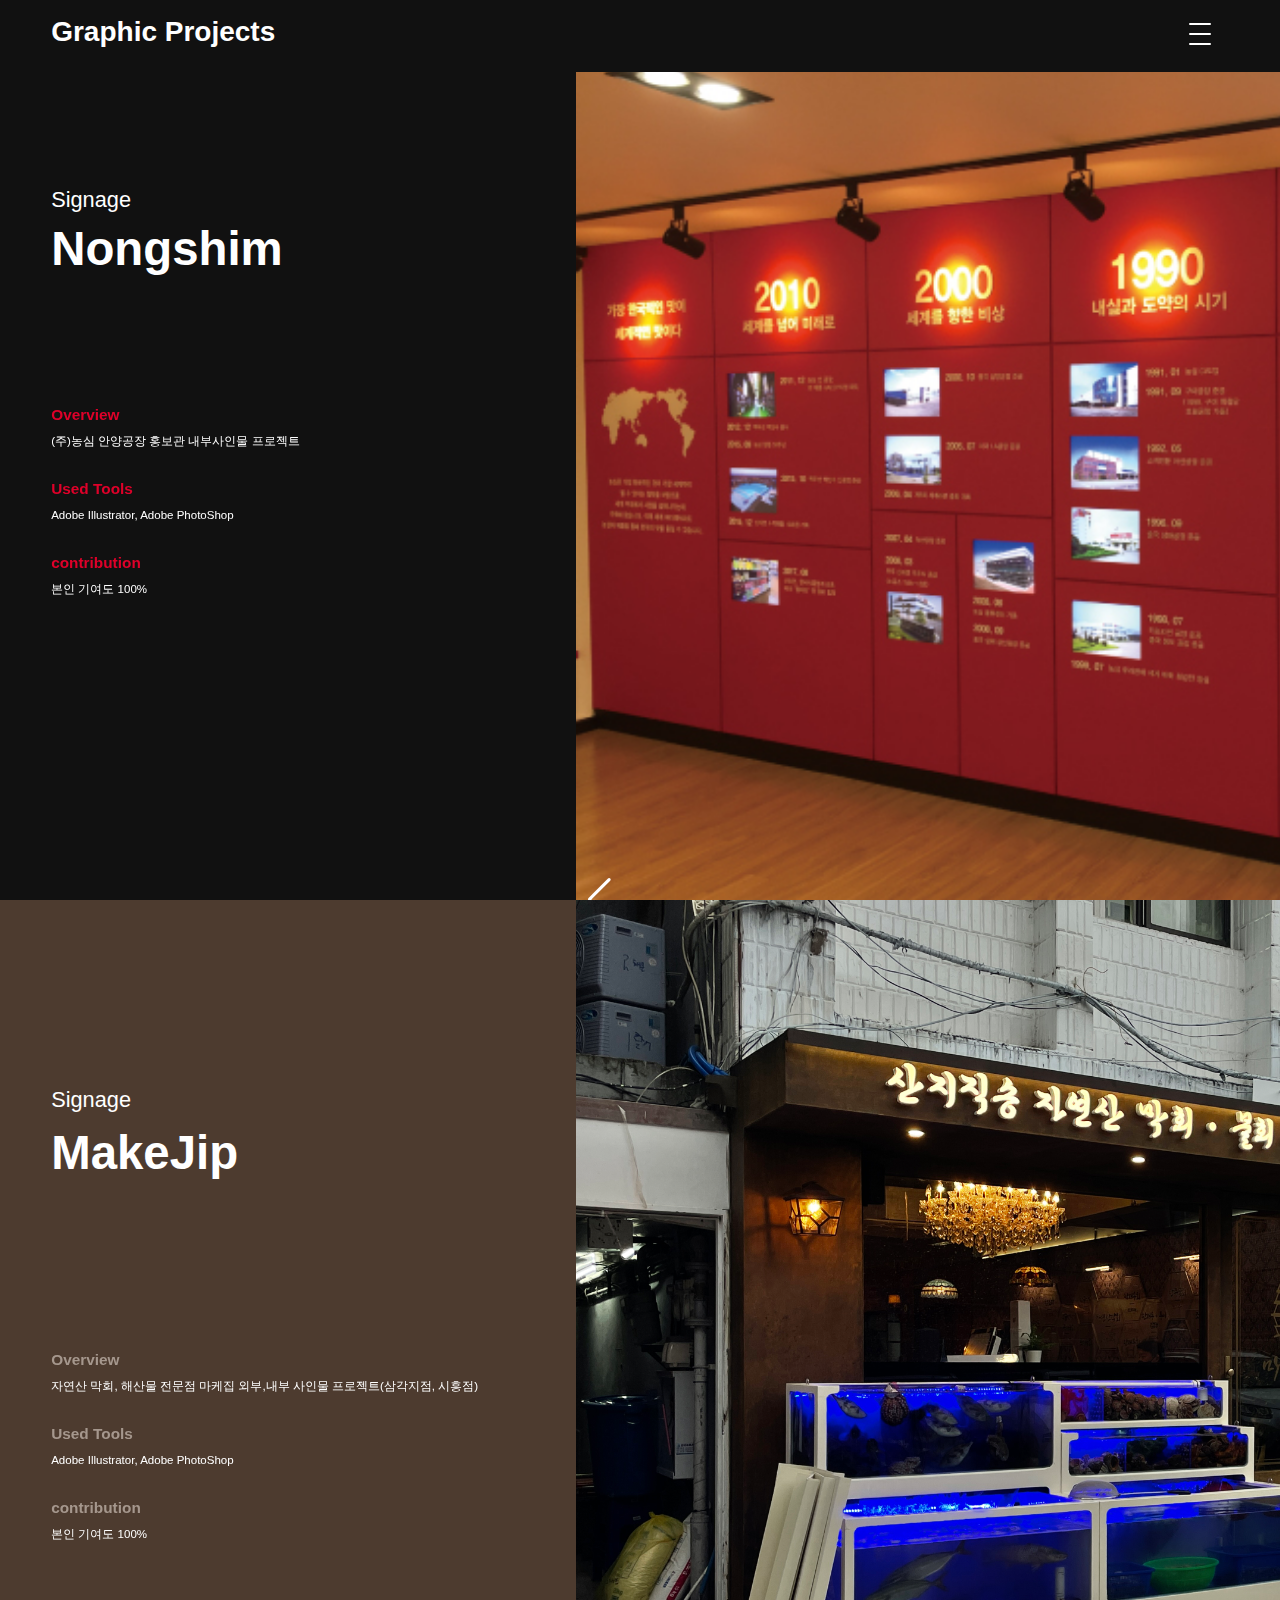
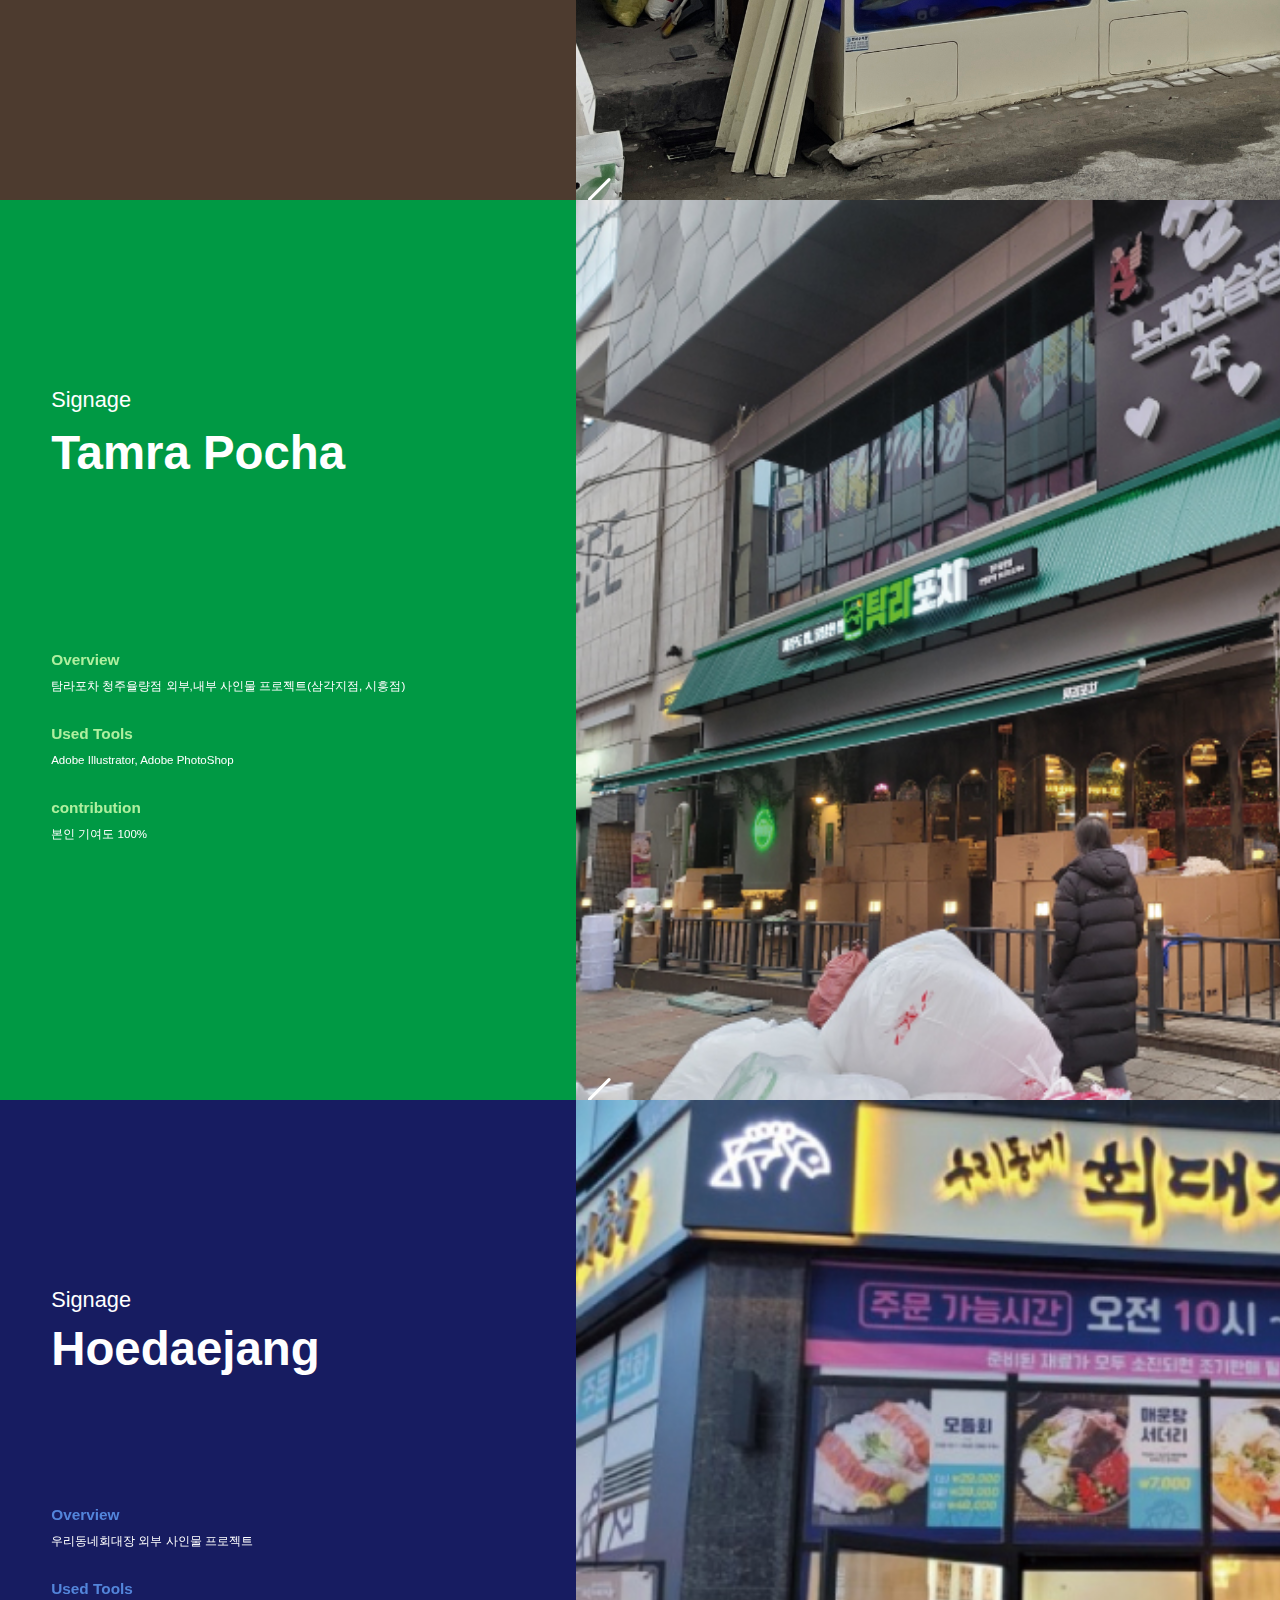
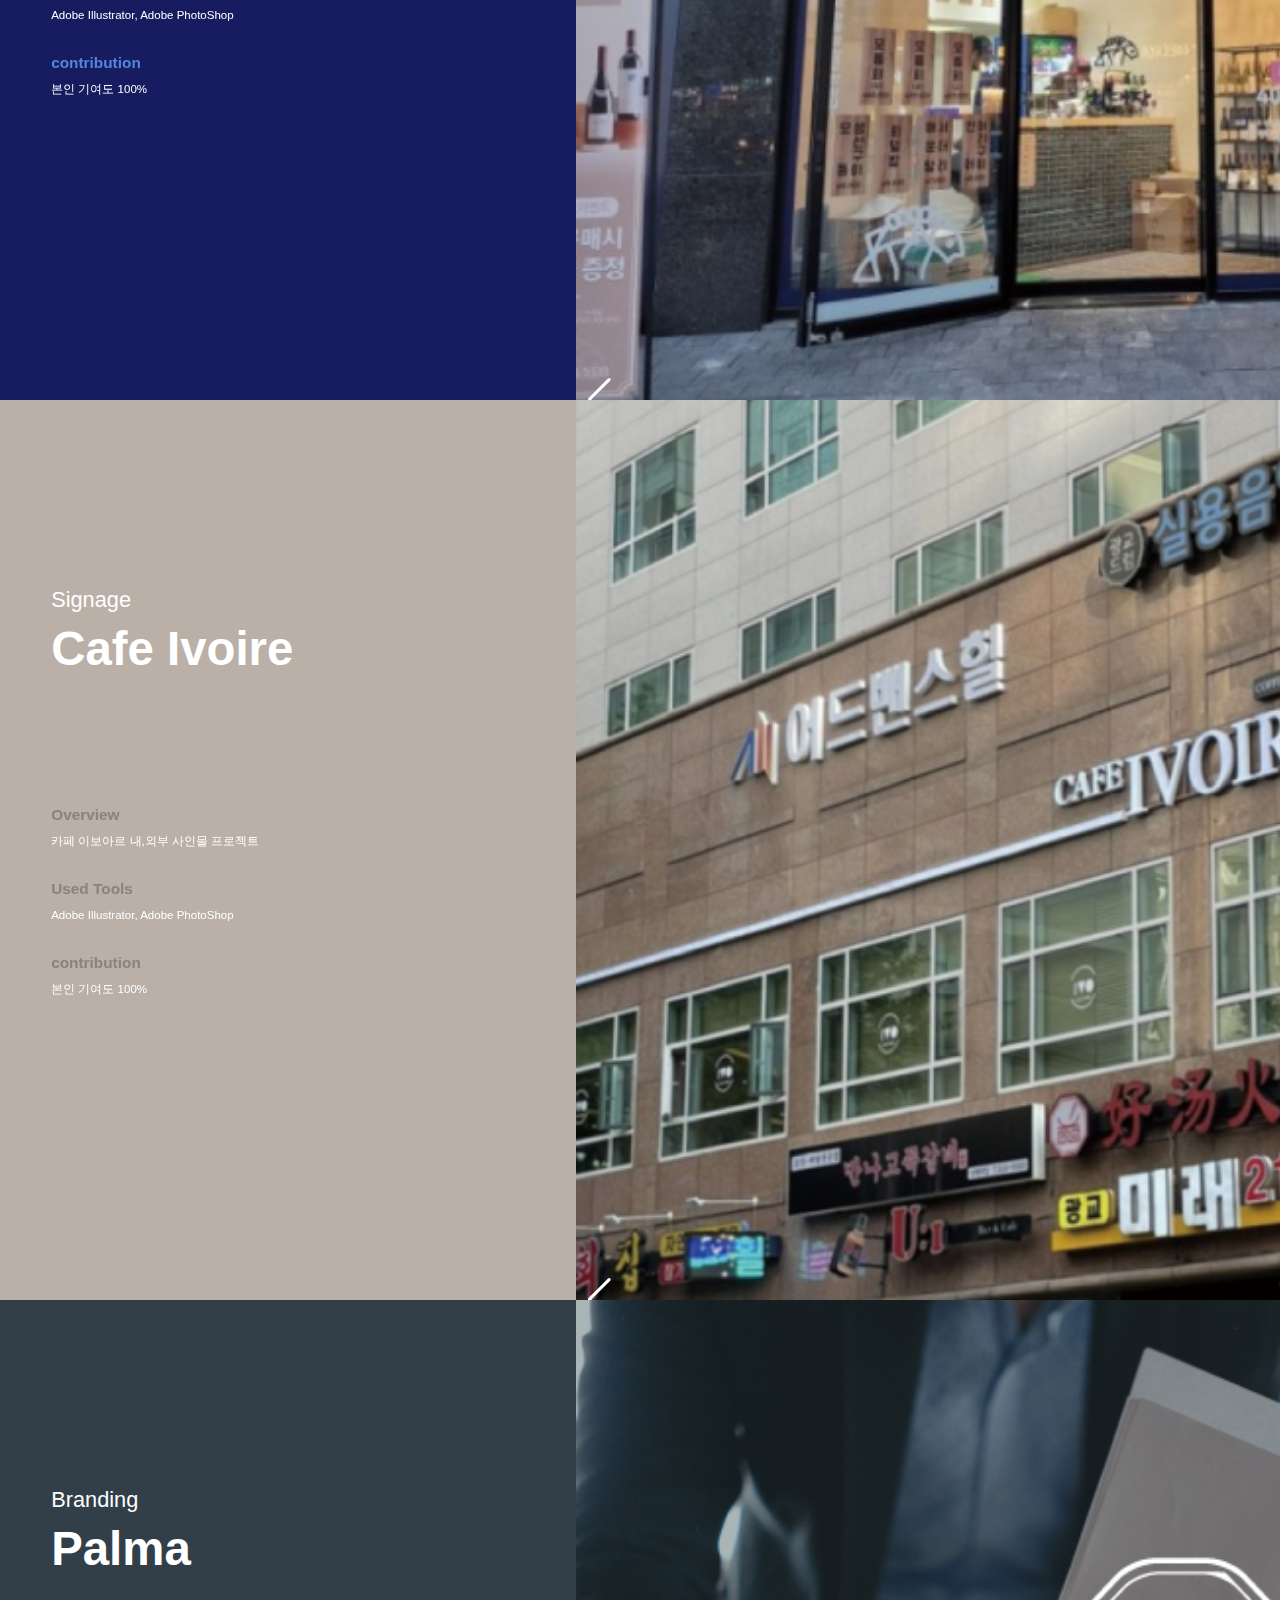
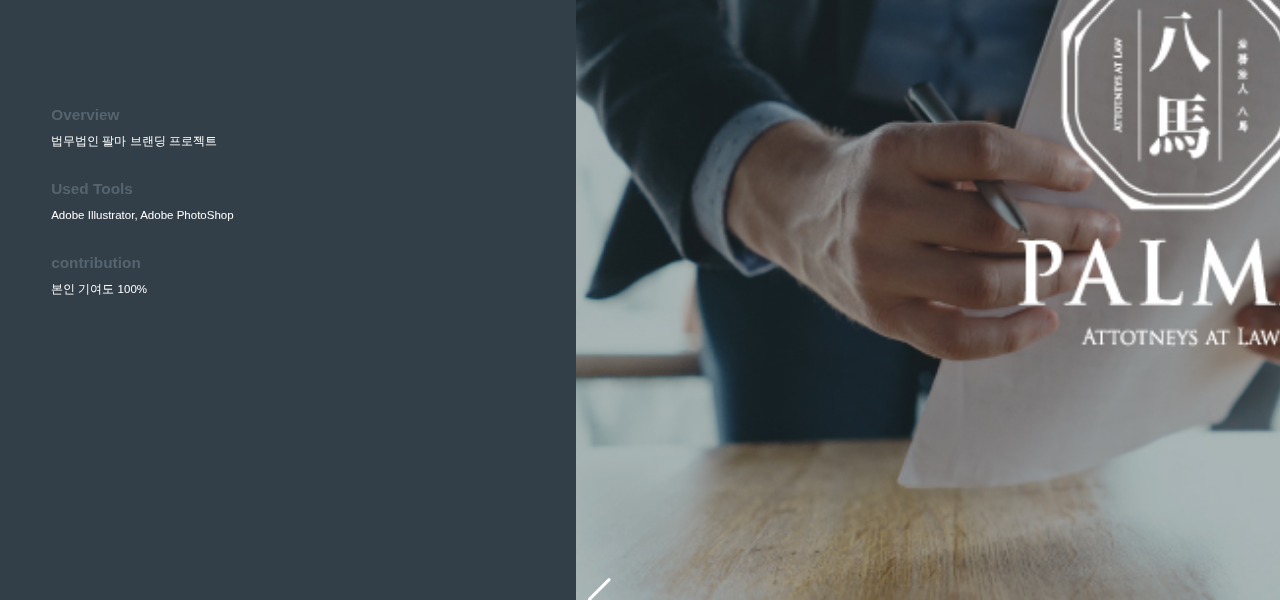
==== commit b894807a: "Add files via upload" ====
--- a/graphic.html
+++ b/graphic.html
@@ -6,7 +6,6 @@
     <meta name="viewport" content="width=device-width, initial-scale=1.0">
     <title>Graphic</title>
     <link rel="stylesheet" href="css/reset.css">
-    <link href="https://fonts.googleapis.com/css2?family=Montserrat:wght@100;300;500;700&family=Noto+Sans+KR:wght@100;300;400;500;700&display=swap" rel="stylesheet">
     <link rel="stylesheet" href="https://unpkg.com/swiper@8/swiper-bundle.min.css"/>
     <link rel="stylesheet" href="https://cdnjs.cloudflare.com/ajax/libs/fullPage.js/3.1.2/fullpage.min.css">
     <link rel="stylesheet" href="https://cdnjs.cloudflare.com/ajax/libs/animate.css/4.1.1/animate.min.css"/>
@@ -363,4 +362,4 @@
     </div>
 
 </body>
-</html>
+</html>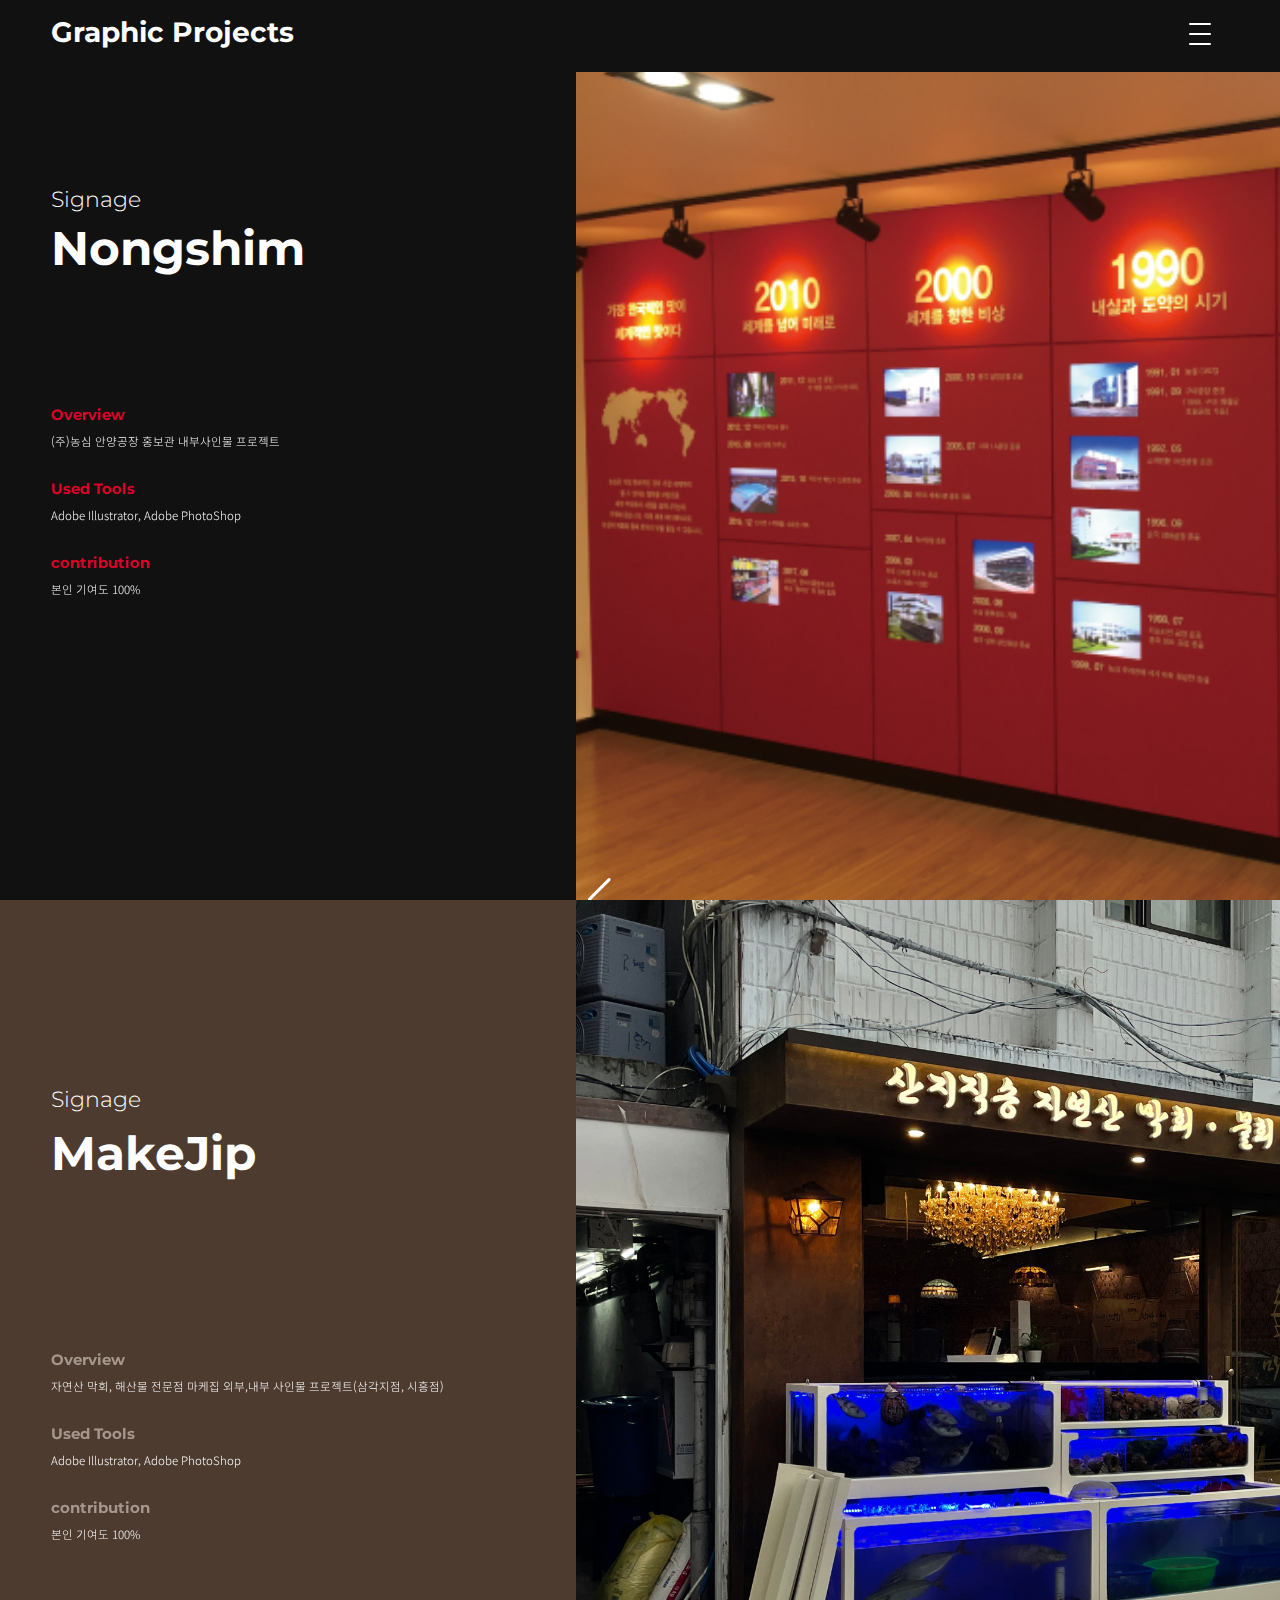
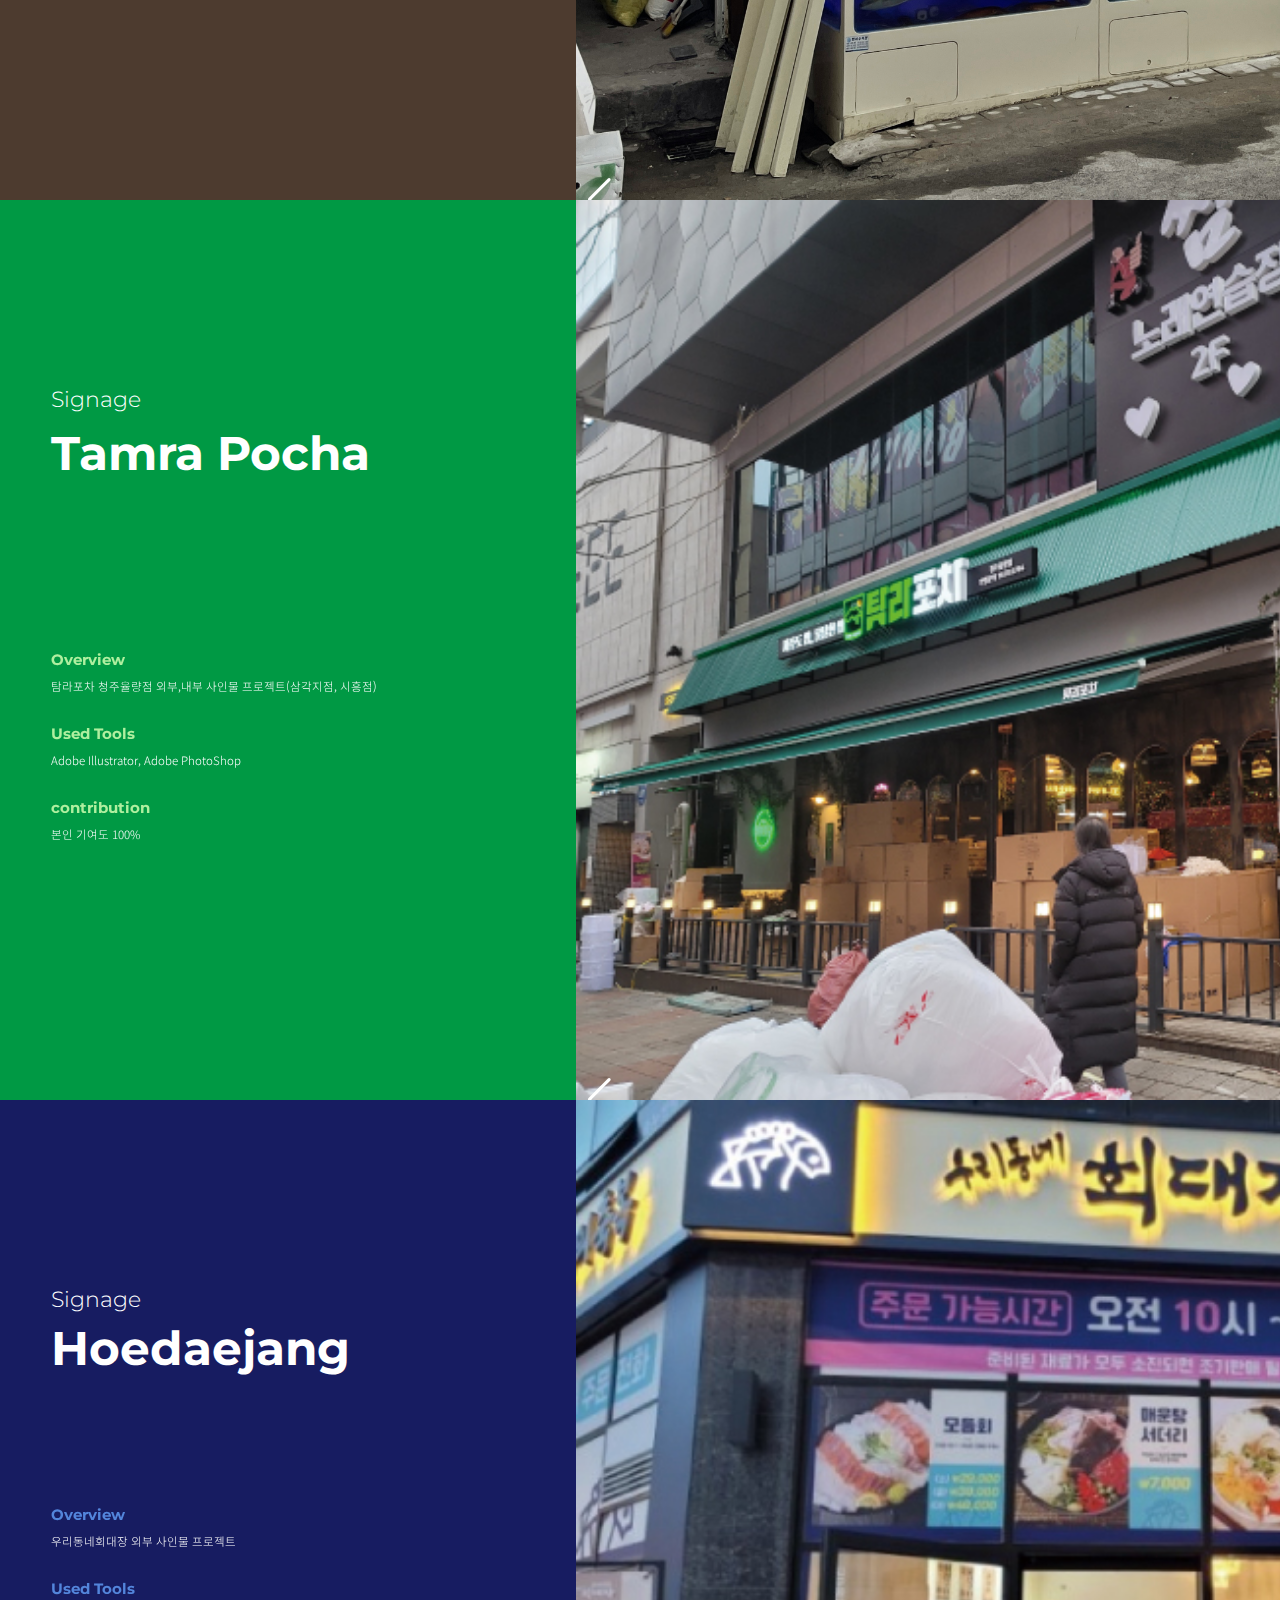
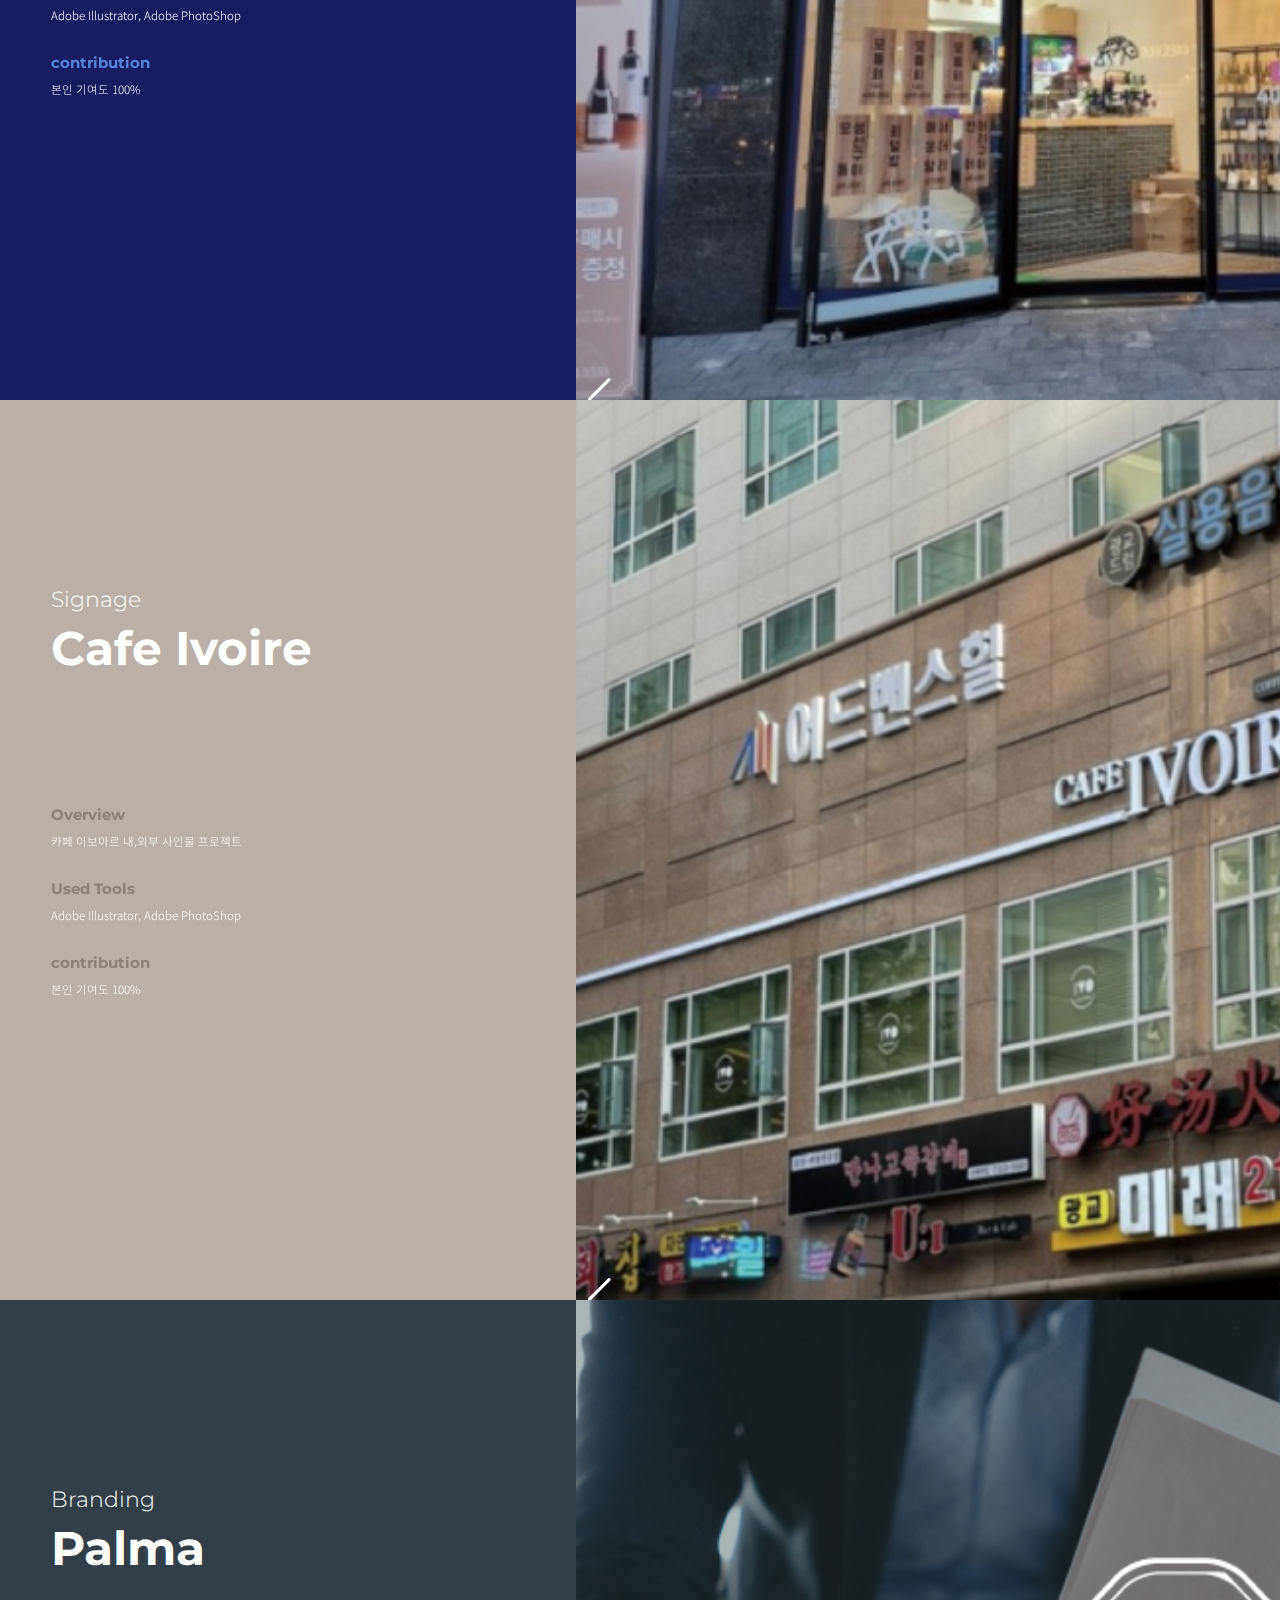
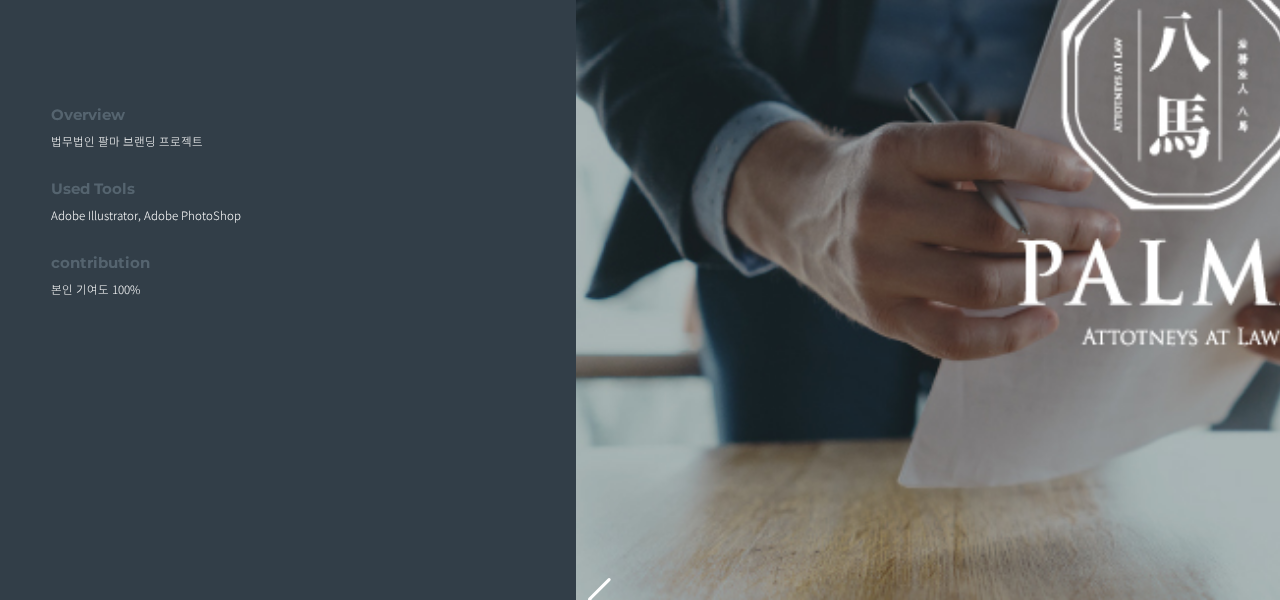
==== commit 78888883: "Update graphic.html" ====
--- a/graphic.html
+++ b/graphic.html
@@ -6,6 +6,7 @@
     <meta name="viewport" content="width=device-width, initial-scale=1.0">
     <title>Graphic</title>
     <link rel="stylesheet" href="css/reset.css">
+    <link href="https://fonts.googleapis.com/css2?family=Montserrat:wght@300;500;600;700;800;900&family=Noto+Sans+KR:wght@300;500;700;900&display=swap" rel="stylesheet">
     <link rel="stylesheet" href="https://unpkg.com/swiper@8/swiper-bundle.min.css"/>
     <link rel="stylesheet" href="https://cdnjs.cloudflare.com/ajax/libs/fullPage.js/3.1.2/fullpage.min.css">
     <link rel="stylesheet" href="https://cdnjs.cloudflare.com/ajax/libs/animate.css/4.1.1/animate.min.css"/>
@@ -37,6 +38,7 @@
                             <div class="icon"></div>
                             <ul class="sub">
                                 <li><a href="index.html">Main</a></li>
+                                <li><a href="introduce.html">Introduce</a></li>
                                 <li><a href="project.html">Web Projects</a></li>
                                 <li><a href="graphic.html">Graphic Projects</a></li>
                             </ul>
@@ -362,4 +364,4 @@
     </div>
 
 </body>
-</html>+</html>
